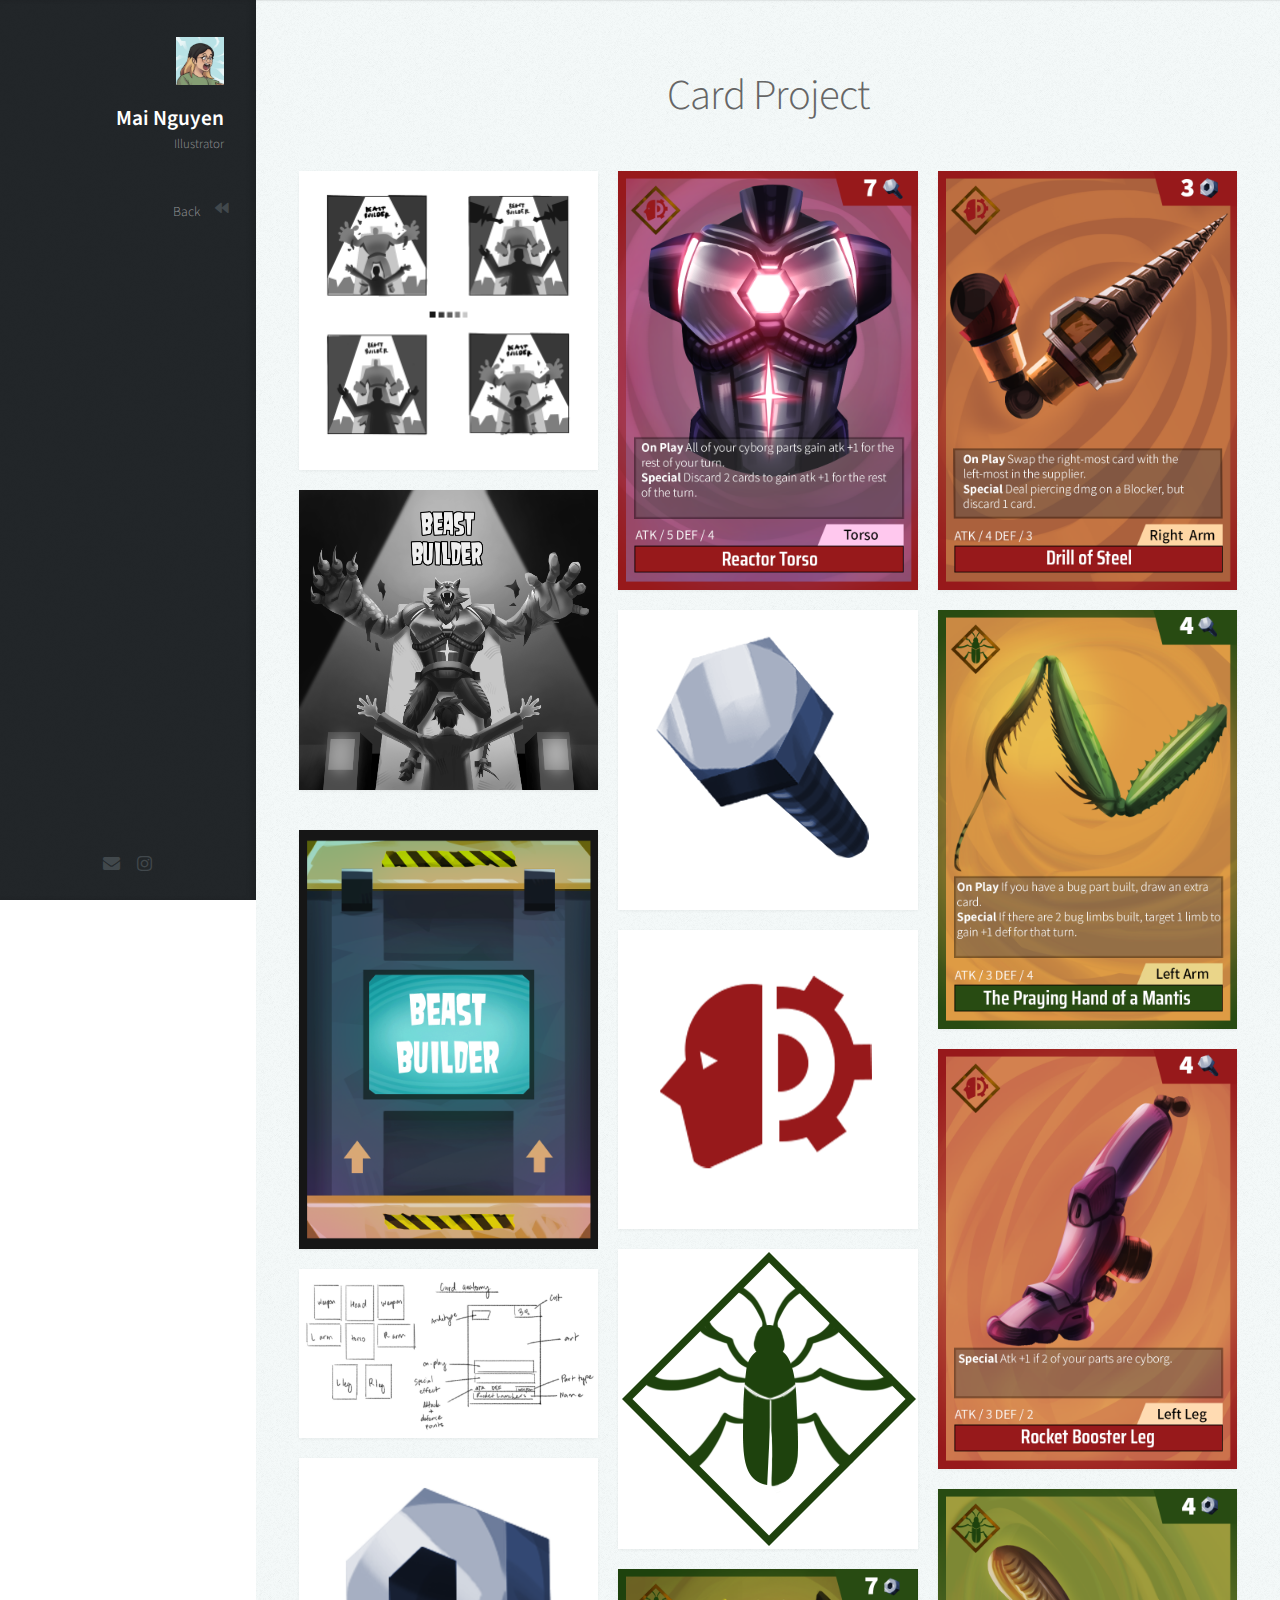
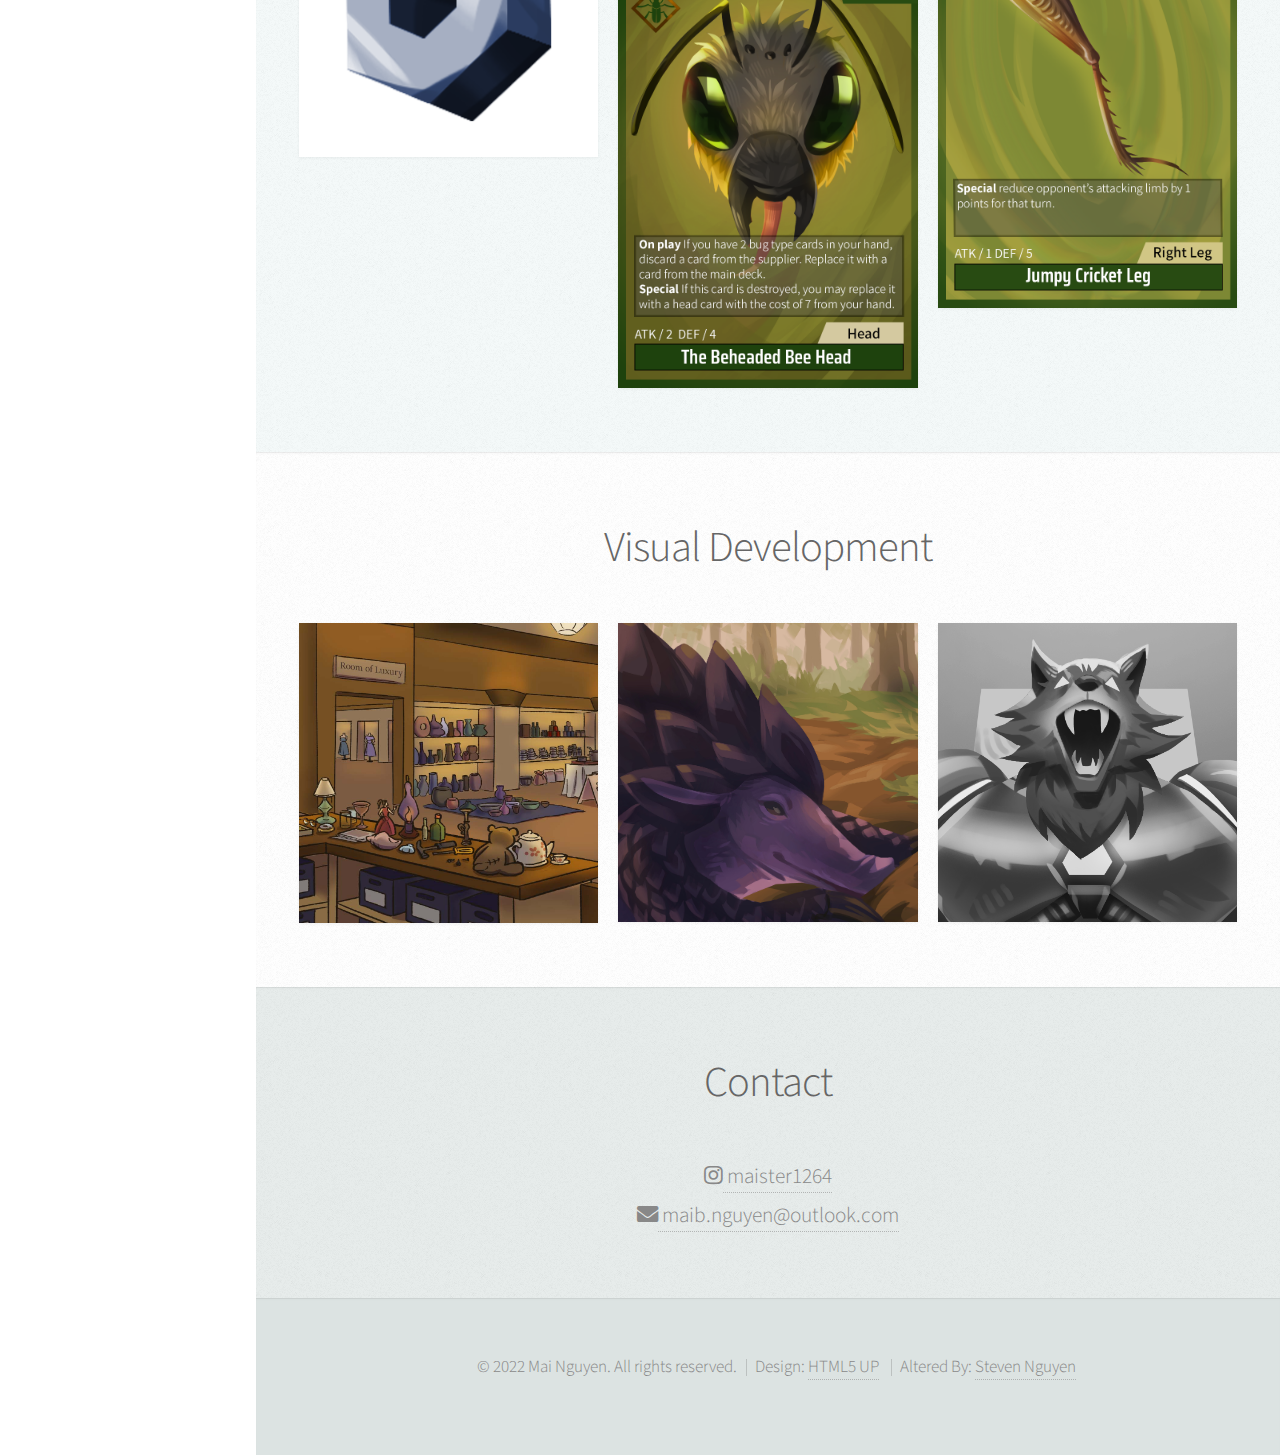
==== cards.html @ d087202e "initial push" ====
<!DOCTYPE HTML>
<!--
	Prologue by HTML5 UP
	html5up.net | @ajlkn
	Free for personal and commercial use under the CCA 3.0 license (html5up.net/license)
-->
<html>
	<head>
		<title>Mai Nguyen</title>
		<meta charset="utf-8" />
		<meta name="viewport" content="width=device-width, initial-scale=1, user-scalable=no" />
		<link rel="stylesheet" href="assets/css/main.css" />
		<link rel="stylesheet" href="assets/css/lightbox.css" />
		<link rel="icon" href="images\avatar.jpg">
	</head>
	<body class="is-preload">

		<!-- Header -->
			<div id="header">

				<div class="top">

					<!-- Logo -->
						<div id="logo">
							<span class="image avatar48"><img src="images/avatar.jpg" alt="" /></span>
							<h1 id="title">Mai Nguyen</h1>
							<p>Illustrator</p>
						</div>

					<!-- Nav -->
						<nav id="nav">
							<ul>
								<li><a href="index.html" id="top-link"><span class="icon solid fa-backward">Back</span></a></li>
							</ul>
						</nav>

				</div>

				<div class="bottom">

					<!-- Social Icons -->
						<ul class="icons">
							<li><a href="mailto: maib.nguyen@outlook.com" class="icon solid fa-envelope"><span class="label">Email</span></a></li>
							<li><a href="https://www.instagram.com/maister1264/" class="icon brands fa-instagram"><span class="label">Instagram</span></a></li>
						</ul>

				</div>

			</div>

		<!-- Main -->
			<div id="main">

				<!-- Card Project -->
					<section id="portfolio" class="two">
						<div class="container">

							<header>
								<h2>Card Project</h2>
							</header>

							<div class="row">
								<div class="col-4 col-12-mobile">
									<article class="item">
										<a href="#" class="image fit"><img id="myImg" src="images\VisDev\Cards\pic1.jpg" onclick="openModal();currentSlide(1)" alt="" /></a>
									</article>
									<article class="item">
										<a href="#" class="image fit"><img src="images\VisDev\Cards\pic2.jpg" onclick="openModal();currentSlide(2)" alt="" /></a>
									</article>
									<article class="item">
										<a href="#" class="image fit"><img src="images\VisDev\Cards\pic3.jpg" onclick="openModal();currentSlide(3)" alt="" /></a>
									</article>
									<article class="item">
										<a href="#" class="image fit"><img src="images\VisDev\Cards\pic4.jpg" onclick="openModal();currentSlide(4)" alt="" /></a>
									</article>
									<article class="item">
										<a href="#" class="image fit"><img src="images\VisDev\Cards\pic5.jpg" onclick="openModal();currentSlide(5)" alt="" /></a>
									</article>
									<article class="item">
										<a href="#" class="image fit"><img src="images\VisDev\Cards\pic6.jpg" onclick="openModal();currentSlide(6)" alt="" /></a>
									</article>
								</div>

								<div class="col-4 col-12-mobile">
									<article class="item">
										<a href="#" class="image fit"><img src="images\VisDev\Cards\pic11.jpg" onclick="openModal();currentSlide(11)" alt="" /></a>
									</article>
									<article class="item">
										<a href="#" class="image fit"><img src="images\VisDev\Cards\pic7.jpg" onclick="openModal();currentSlide(7)" alt="" /></a>
									</article>
									<article class="item">
										<a href="#" class="image fit"><img src="images\VisDev\Cards\pic8.jpg" onclick="openModal();currentSlide(8)" alt="" /></a>
									</article>
									<article class="item">
										<a href="#" class="image fit"><img src="images\VisDev\Cards\pic9.jpg" onclick="openModal();currentSlide(9)" alt="" /></a>
									</article>
									<article class="item">
										<a href="#" class="image fit"><img src="images\VisDev\Cards\pic10.jpg" onclick="openModal();currentSlide(10)" alt="" /></a>
									</article>
								</div>
								<div class="col-4 col-12-mobile">

									<article class="item">
										<a href="#" class="image fit"><img src="images\VisDev\Cards\pic12.jpg" onclick="openModal();currentSlide(12)" alt="" /></a>
									</article>
									<article class="item">
										<a href="#" class="image fit"><img src="images\VisDev\Cards\pic13.jpg" onclick="openModal();currentSlide(13)" alt="" /></a>
									</article>
									<article class="item">
										<a href="#" class="image fit"><img src="images\VisDev\Cards\pic14.jpg" onclick="openModal();currentSlide(14)" alt="" /></a>
									</article>
									<article class="item">
										<a href="#" class="image fit"><img src="images\VisDev\Cards\pic15.jpg" onclick="openModal();currentSlide(15)" alt="" /></a>
									</article>
								</div>
							</div>
						</div>
					</section>

					<!--Lightbox-->
					<div id="myModal" class="modal">
						<span class="close cursor" onclick="closeModal()">&times;</span>
						<div class="modal-content">
					  
						  <div class="mySlides">
							<div class="numbertext">1 / 15</div>
							<img src="images\VisDev\Cards\pic1.jpg" style="width:100%">
						  </div>

						  <div class="mySlides">
							<div class="numbertext">2 / 15</div>
							<img src="images\VisDev\Cards\pic2.jpg" style="width:100%">
						  </div>
					  
						  <div class="mySlides">
							<div class="numbertext">3 / 15</div>
							<img src="images\VisDev\Cards\pic3.jpg" style="width:100%">
						  </div>
					  
						  <div class="mySlides">
							<div class="numbertext">4 / 15</div>
							<img src="images\VisDev\Cards\pic4.jpg" style="width:100%">
						  </div>
						  					
						  <div class="mySlides">
							<div class="numbertext">5 / 15</div>
							<img src="images\VisDev\Cards\pic5.jpg" style="width:100%">
						  </div>

						  <div class="mySlides">
							<div class="numbertext">6 / 15</div>
							<img src="images\VisDev\Cards\pic6.jpg" style="width:100%">
						  </div>
					  
						  <div class="mySlides">
							<div class="numbertext">7 / 15</div>
							<img src="images\VisDev\Cards\pic7.jpg" style="width:100%">
						  </div>
					  
						  <div class="mySlides">
							<div class="numbertext">8 / 15</div>
							<img src="images\VisDev\Cards\pic8.jpg" style="width:100%">
						  </div>

						  <div class="mySlides">
							<div class="numbertext">9 / 15</div>
							<img src="images\VisDev\Cards\pic9.jpg" style="width:100%">
						  </div>

						  <div class="mySlides">
							<div class="numbertext">10 / 15</div>
							<img src="images\VisDev\Cards\pic10.jpg" style="width:100%">
						  </div>
					  
						  <div class="mySlides">
							<div class="numbertext">11 / 15</div>
							<img src="images\VisDev\Cards\pic11.jpg" style="width:100%">
						  </div>
					  
						  <div class="mySlides">
							<div class="numbertext">12 / 15</div>
							<img src="images\VisDev\Cards\pic12.jpg" style="width:100%">
						  </div>
						  					
						  <div class="mySlides">
							<div class="numbertext">13 / 15</div>
							<img src="images\VisDev\Cards\pic13.jpg" style="width:100%">
						  </div>

						  <div class="mySlides">
							<div class="numbertext">14 / 15</div>
							<img src="images\VisDev\Cards\pic14.jpg" style="width:100%">
						  </div>
					  
						  <div class="mySlides">
							<div class="numbertext">15 / 15</div>
							<img src="images\VisDev\Cards\pic15.jpg" style="width:100%">
						  </div>
					  

						  <a class="prev" onclick="plusSlides(-1)">&#10094;</a>
						  <a class="next" onclick="plusSlides(1)">&#10095;</a>
					  
						</div>
					</div>

					<section id="visdev" class="five">
						<div class="container">

							<header>
								<h2>Visual Development</h2>
							</header>

							<div class="row">
								<div class="col-4 col-12-mobile">
									<article class="item">
										<a href="layout.html" class="image fit"><img src="images\Floating market thumbnail.jpg" alt="" /></a>
									</article>
								</div>
								<div class="col-4 col-12-mobile">
									<article class="item">
										<a href="prax.html" class="image fit"><img src="images\White Bark Pangolin Thumbnail.jpg" alt="" /></a>
									</article>
								</div>
								<div class="col-4 col-12-mobile">
									<article class="item">
										<a href="cards.html" class="image fit"><img src="images\Beast Builder Thumbnail.png" alt="" /></a>
									</article>
								</div>
							</div>
						</div>
					</section>

				<!-- Contact -->
					<section id="contact" class="four">
						<div class="container">

							<header>
								<h2>Contact</h2>
							</header>
							<div class="d-flex justify-content-center">
								<i class="icon brands fa-instagram"></i><a href="https://www.instagram.com/maister1264/"> maister1264 </a>
							</div>
							<div class="d-flex justify-content-center">
								<i class="icon solid fa-envelope"></i><a href="mailto: maib.nguyen@outlook.com"> maib.nguyen@outlook.com</a>
							</div>

						</div>
					</section>

			</div>

		<!-- Footer -->
			<div id="footer">

				<!-- Copyright -->
					<ul class="copyright">
						<li>&copy; 2022 Mai Nguyen. All rights reserved.</li><li>Design: <a href="http://html5up.net">HTML5 UP</a></li>
						<li>Altered By: <a href="https://www.linkedin.com/in/steven-nguyen-a5564b223/">Steven Nguyen</a>
					</ul>

			</div>

		<!-- Scripts -->
			<script src="assets/js/jquery.min.js"></script>
			<script src="assets/js/jquery.scrolly.min.js"></script>
			<script src="assets/js/jquery.scrollex.min.js"></script>
			<script src="assets/js/browser.min.js"></script>
			<script src="assets/js/breakpoints.min.js"></script>
			<script src="assets/js/util.js"></script>
			<script src="assets/js/main.js"></script>
			<script>
				// Open the Modal
				function openModal() {
				  document.getElementById("myModal").style.display = "block";
				}
				
				// Close the Modal
				function closeModal() {
				  document.getElementById("myModal").style.display = "none";
				}
				
				var slideIndex = 1;
				showSlides(slideIndex);
				
				// Next/previous controls
				function plusSlides(n) {
				  showSlides(slideIndex += n);
				}
				
				// Thumbnail image controls
				function currentSlide(n) {
				  showSlides(slideIndex = n);
				}
				
				function showSlides(n) {
				  var i;
				  var slides = document.getElementsByClassName("mySlides");
				  var dots = document.getElementsByClassName("demo");
				  var captionText = document.getElementById("caption");
				  if (n > slides.length) {slideIndex = 1}
				  if (n < 1) {slideIndex = slides.length}
				  for (i = 0; i < slides.length; i++) {
					slides[i].style.display = "none";
				  }
				  for (i = 0; i < dots.length; i++) {
					dots[i].className = dots[i].className.replace(" active", "");
				  }
				  slides[slideIndex-1].style.display = "block";
				}
				</script>

	</body>
</html>
---- assets/css/main.css ----
@import url("fontawesome-all.min.css");
@import url("https://fonts.googleapis.com/css?family=Source+Sans+Pro:300,300italic,400,600");

/*
	Prologue by HTML5 UP
	html5up.net | @ajlkn
	Free for personal and commercial use under the CCA 3.0 license (html5up.net/license)
*/

html, body, div, span, applet, object,
iframe, h1, h2, h3, h4, h5, h6, p, blockquote,
pre, a, abbr, acronym, address, big, cite,
code, del, dfn, em, img, ins, kbd, q, s, samp,
small, strike, strong, sub, sup, tt, var, b,
u, i, center, dl, dt, dd, ol, ul, li, fieldset,
form, label, legend, table, caption, tbody,
tfoot, thead, tr, th, td, article, aside,
canvas, details, embed, figure, figcaption,
footer, header, hgroup, menu, nav, output, ruby,
section, summary, time, mark, audio, video {
	margin: 0;
	padding: 0;
	border: 0;
	font-size: 100%;
	font: inherit;
	vertical-align: baseline;}

article, aside, details, figcaption, figure,
footer, header, hgroup, menu, nav, section {
	display: block;}

body {
	line-height: 1;
}

ol, ul {
	list-style: none;
}

blockquote, q {
	quotes: none;
}

	blockquote:before, blockquote:after, q:before, q:after {
		content: '';
		content: none;
	}

table {
	border-collapse: collapse;
	border-spacing: 0;
}

body {
	-webkit-text-size-adjust: none;
}

mark {
	background-color: transparent;
	color: inherit;
}

input::-moz-focus-inner {
	border: 0;
	padding: 0;
}

input, select, textarea {
	-moz-appearance: none;
	-webkit-appearance: none;
	-ms-appearance: none;
	appearance: none;
}

/* Basic */

	html {
		box-sizing: border-box;
	}

	*, *:before, *:after {
		box-sizing: inherit;
	}

	body {
		background: #fff;
		font-family: 'Source Sans Pro', sans-serif;
		font-size: 19pt;
		font-weight: 300;
		line-height: 1.75em;
		color: #888;
	}

		body.is-preload *, body.is-preload *:before, body.is-preload *:after {
			-moz-animation: none !important;
			-webkit-animation: none !important;
			-ms-animation: none !important;
			animation: none !important;
			-moz-transition: none !important;
			-webkit-transition: none !important;
			-ms-transition: none !important;
			transition: none !important;
		}

	input, textarea, select {
		font-family: 'Source Sans Pro', sans-serif;
		font-size: 19pt;
		font-weight: 300;
		line-height: 1.75em;
		color: #888;
	}

	h1, h2, h3, h4, h5, h6 {
		font-weight: 300;
		color: #666;
		line-height: 1.5em;
	}

	h1 a, h2 a, h3 a, h4 a, h5 a, h6 a {
		color: inherit;
		text-decoration: none;
	}

		h1 a strong, h2 a strong, h3 a strong, h4 a strong, h5 a strong, h6 a strong {
			color: #333;
		}

	h2 {
		font-size: 2em;
		letter-spacing: -1px;
	}

		h2.alt {
			color: #888;
		}

			h2.alt strong {
				color: #666;
			}

	h3 {
		font-size: 1.5em;
	}

	header {
		margin: 0 0 2em 0;
	}

		header > p {
			margin: 1em 0 0 0;
		}

	footer {
		margin: 2em 0 0 0;
	}

	strong, b {
		font-weight: 300;
		color: #666;
	}

	em, i {
		font-style: italic;
	}

	a {
		text-decoration: none;
		color: inherit;
		border-bottom: dotted 1px rgba(128, 128, 128, 0.5);
		-moz-transition: color 0.35s ease-in-out, border-bottom-color 0.35s ease-in-out;
		-webkit-transition: color 0.35s ease-in-out, border-bottom-color 0.35s ease-in-out;
		-ms-transition: color 0.35s ease-in-out, border-bottom-color 0.35s ease-in-out;
		transition: color 0.35s ease-in-out, border-bottom-color 0.35s ease-in-out;
		outline: 0;
	}

		a:hover {
			color: #E27689;
			border-bottom-color: rgba(255, 255, 255, 0);
		}

	sub {
		position: relative;
		top: 0.5em;
		font-size: 0.8em;
	}

	sup {
		position: relative;
		top: -0.5em;
		font-size: 0.8em;
	}

	hr {
		border: 0;
		border-top: solid 1px #ddd;
	}

	blockquote {
		border-left: solid 0.5em #ddd;
		padding: 1em 0 1em 2em;
		font-style: italic;
	}

	p, ul, ol, dl, table {
		margin-bottom: 2em;
	}

	br.clear {
		clear: both;
	}

/* Container */

	.container {
		margin: 0 auto;
		max-width: 100%;
		width: 1400px;
	}

		@media screen and (min-width: 961px) and (max-width: 1880px) {

			.container {
				width: 1200px;
			}

		}

		@media screen and (min-width: 961px) and (max-width: 1620px) {

			.container {
				width: 960px;
			}

		}

		@media screen and (min-width: 961px) and (max-width: 1320px) {

			.container {
				width: 100%;
			}

		}

		@media screen and (max-width: 960px) {

			.container {
				width: 100%;
			}

		}

		@media screen and (max-width: 736px) {

			.container {
				width: 100%;
			}

		}

/* Row */

	.row {
		display: flex;
		flex-wrap: wrap;
		box-sizing: border-box;
		align-items: stretch;
	}

		.row > * {
			box-sizing: border-box;
		}

		.row.gtr-uniform > * > :last-child {
			margin-bottom: 0;
		}

		.row.aln-left {
			justify-content: flex-start;
		}

		.row.aln-center {
			justify-content: center;
		}

		.row.aln-right {
			justify-content: flex-end;
		}

		.row.aln-top {
			align-items: flex-start;
		}

		.row.aln-middle {
			align-items: center;
		}

		.row.aln-bottom {
			align-items: flex-end;
		}

		.row > .imp {
			order: -1;
		}

		.row > .col-1 {
			width: 8.33333%;
		}

		.row > .off-1 {
			margin-left: 8.33333%;
		}

		.row > .col-2 {
			width: 16.66667%;
		}

		.row > .off-2 {
			margin-left: 16.66667%;
		}

		.row > .col-3 {
			width: 25%;
		}

		.row > .off-3 {
			margin-left: 25%;
		}

		.row > .col-4 {
			width: 33.33333%;
		}

		.row > .off-4 {
			margin-left: 33.33333%;
		}

		.row > .col-5 {
			width: 41.66667%;
		}

		.row > .off-5 {
			margin-left: 41.66667%;
		}

		.row > .col-6 {
			width: 50%;
		}

		.row > .off-6 {
			margin-left: 50%;
		}

		.row > .col-7 {
			width: 58.33333%;
		}

		.row > .off-7 {
			margin-left: 58.33333%;
		}

		.row > .col-8 {
			width: 66.66667%;
		}

		.row > .off-8 {
			margin-left: 66.66667%;
		}

		.row > .col-9 {
			width: 75%;
		}

		.row > .off-9 {
			margin-left: 75%;
		}

		.row > .col-10 {
			width: 83.33333%;
		}

		.row > .off-10 {
			margin-left: 83.33333%;
		}

		.row > .col-11 {
			width: 91.66667%;
		}

		.row > .off-11 {
			margin-left: 91.66667%;
		}

		.row > .col-12 {
			width: 100%;
		}

		.row > .off-12 {
			margin-left: 100%;
		}

		.row.gtr-0 {
			margin-top: 0px;
			margin-left: 0px;
		}

			.row.gtr-0 > * {
				padding: 0px 0 0 0px;
			}

			.row.gtr-0.gtr-uniform {
				margin-top: 0px;
			}

				.row.gtr-0.gtr-uniform > * {
					padding-top: 0px;
				}

		.row.gtr-25 {
			margin-top: -10px;
			margin-left: -10px;
		}

			.row.gtr-25 > * {
				padding: 10px 0 0 10px;
			}

			.row.gtr-25.gtr-uniform {
				margin-top: -10px;
			}

				.row.gtr-25.gtr-uniform > * {
					padding-top: 10px;
				}

		.row.gtr-50 {
			margin-top: -20px;
			margin-left: -20px;
		}

			.row.gtr-50 > * {
				padding: 20px 0 0 20px;
			}

			.row.gtr-50.gtr-uniform {
				margin-top: -20px;
			}

				.row.gtr-50.gtr-uniform > * {
					padding-top: 20px;
				}

		.row {
			margin-top: -40px;
			margin-left: -40px;
		}

			.row > * {
				padding: 40px 0 0 40px;
			}

			.row.gtr-uniform {
				margin-top: -40px;
			}

				.row.gtr-uniform > * {
					padding-top: 40px;
				}

		.row.gtr-150 {
			margin-top: -60px;
			margin-left: -60px;
		}

			.row.gtr-150 > * {
				padding: 60px 0 0 60px;
			}

			.row.gtr-150.gtr-uniform {
				margin-top: -60px;
			}

				.row.gtr-150.gtr-uniform > * {
					padding-top: 60px;
				}

		.row.gtr-200 {
			margin-top: -80px;
			margin-left: -80px;
		}

			.row.gtr-200 > * {
				padding: 80px 0 0 80px;
			}

			.row.gtr-200.gtr-uniform {
				margin-top: -80px;
			}

				.row.gtr-200.gtr-uniform > * {
					padding-top: 80px;
				}

		@media screen and (min-width: 961px) and (max-width: 1880px) {

			.row {
				display: flex;
				flex-wrap: wrap;
				box-sizing: border-box;
				align-items: stretch;
			}

				.row > * {
					box-sizing: border-box;
				}

				.row.gtr-uniform > * > :last-child {
					margin-bottom: 0;
				}

				.row.aln-left {
					justify-content: flex-start;
				}

				.row.aln-center {
					justify-content: center;
				}

				.row.aln-right {
					justify-content: flex-end;
				}

				.row.aln-top {
					align-items: flex-start;
				}

				.row.aln-middle {
					align-items: center;
				}

				.row.aln-bottom {
					align-items: flex-end;
				}

				.row > .imp-wide {
					order: -1;
				}

				.row > .col-1-wide {
					width: 8.33333%;
				}

				.row > .off-1-wide {
					margin-left: 8.33333%;
				}

				.row > .col-2-wide {
					width: 16.66667%;
				}

				.row > .off-2-wide {
					margin-left: 16.66667%;
				}

				.row > .col-3-wide {
					width: 25%;
				}

				.row > .off-3-wide {
					margin-left: 25%;
				}

				.row > .col-4-wide {
					width: 33.33333%;
				}

				.row > .off-4-wide {
					margin-left: 33.33333%;
				}

				.row > .col-5-wide {
					width: 41.66667%;
				}

				.row > .off-5-wide {
					margin-left: 41.66667%;
				}

				.row > .col-6-wide {
					width: 50%;
				}

				.row > .off-6-wide {
					margin-left: 50%;
				}

				.row > .col-7-wide {
					width: 58.33333%;
				}

				.row > .off-7-wide {
					margin-left: 58.33333%;
				}

				.row > .col-8-wide {
					width: 66.66667%;
				}

				.row > .off-8-wide {
					margin-left: 66.66667%;
				}

				.row > .col-9-wide {
					width: 75%;
				}

				.row > .off-9-wide {
					margin-left: 75%;
				}

				.row > .col-10-wide {
					width: 83.33333%;
				}

				.row > .off-10-wide {
					margin-left: 83.33333%;
				}

				.row > .col-11-wide {
					width: 91.66667%;
				}

				.row > .off-11-wide {
					margin-left: 91.66667%;
				}

				.row > .col-12-wide {
					width: 100%;
				}

				.row > .off-12-wide {
					margin-left: 100%;
				}

				.row.gtr-0 {
					margin-top: 0px;
					margin-left: 0px;
				}

					.row.gtr-0 > * {
						padding: 0px 0 0 0px;
					}

					.row.gtr-0.gtr-uniform {
						margin-top: 0px;
					}

						.row.gtr-0.gtr-uniform > * {
							padding-top: 0px;
						}

				.row.gtr-25 {
					margin-top: -10px;
					margin-left: -10px;
				}

					.row.gtr-25 > * {
						padding: 10px 0 0 10px;
					}

					.row.gtr-25.gtr-uniform {
						margin-top: -10px;
					}

						.row.gtr-25.gtr-uniform > * {
							padding-top: 10px;
						}

				.row.gtr-50 {
					margin-top: -20px;
					margin-left: -20px;
				}

					.row.gtr-50 > * {
						padding: 20px 0 0 20px;
					}

					.row.gtr-50.gtr-uniform {
						margin-top: -20px;
					}

						.row.gtr-50.gtr-uniform > * {
							padding-top: 20px;
						}

				.row {
					margin-top: -40px;
					margin-left: -40px;
				}

					.row > * {
						padding: 40px 0 0 40px;
					}

					.row.gtr-uniform {
						margin-top: -40px;
					}

						.row.gtr-uniform > * {
							padding-top: 40px;
						}

				.row.gtr-150 {
					margin-top: -60px;
					margin-left: -60px;
				}

					.row.gtr-150 > * {
						padding: 60px 0 0 60px;
					}

					.row.gtr-150.gtr-uniform {
						margin-top: -60px;
					}

						.row.gtr-150.gtr-uniform > * {
							padding-top: 60px;
						}

				.row.gtr-200 {
					margin-top: -80px;
					margin-left: -80px;
				}

					.row.gtr-200 > * {
						padding: 80px 0 0 80px;
					}

					.row.gtr-200.gtr-uniform {
						margin-top: -80px;
					}

						.row.gtr-200.gtr-uniform > * {
							padding-top: 80px;
						}

		}

		@media screen and (min-width: 961px) and (max-width: 1620px) {

			.row {
				display: flex;
				flex-wrap: wrap;
				box-sizing: border-box;
				align-items: stretch;
			}

				.row > * {
					box-sizing: border-box;
				}

				.row.gtr-uniform > * > :last-child {
					margin-bottom: 0;
				}

				.row.aln-left {
					justify-content: flex-start;
				}

				.row.aln-center {
					justify-content: center;
				}

				.row.aln-right {
					justify-content: flex-end;
				}

				.row.aln-top {
					align-items: flex-start;
				}

				.row.aln-middle {
					align-items: center;
				}

				.row.aln-bottom {
					align-items: flex-end;
				}

				.row > .imp-normal {
					order: -1;
				}

				.row > .col-1-normal {
					width: 8.33333%;
				}

				.row > .off-1-normal {
					margin-left: 8.33333%;
				}

				.row > .col-2-normal {
					width: 16.66667%;
				}

				.row > .off-2-normal {
					margin-left: 16.66667%;
				}

				.row > .col-3-normal {
					width: 25%;
				}

				.row > .off-3-normal {
					margin-left: 25%;
				}

				.row > .col-4-normal {
					width: 33.33333%;
				}

				.row > .off-4-normal {
					margin-left: 33.33333%;
				}

				.row > .col-5-normal {
					width: 41.66667%;
				}

				.row > .off-5-normal {
					margin-left: 41.66667%;
				}

				.row > .col-6-normal {
					width: 50%;
				}

				.row > .off-6-normal {
					margin-left: 50%;
				}

				.row > .col-7-normal {
					width: 58.33333%;
				}

				.row > .off-7-normal {
					margin-left: 58.33333%;
				}

				.row > .col-8-normal {
					width: 66.66667%;
				}

				.row > .off-8-normal {
					margin-left: 66.66667%;
				}

				.row > .col-9-normal {
					width: 75%;
				}

				.row > .off-9-normal {
					margin-left: 75%;
				}

				.row > .col-10-normal {
					width: 83.33333%;
				}

				.row > .off-10-normal {
					margin-left: 83.33333%;
				}

				.row > .col-11-normal {
					width: 91.66667%;
				}

				.row > .off-11-normal {
					margin-left: 91.66667%;
				}

				.row > .col-12-normal {
					width: 100%;
				}

				.row > .off-12-normal {
					margin-left: 100%;
				}

				.row.gtr-0 {
					margin-top: 0px;
					margin-left: 0px;
				}

					.row.gtr-0 > * {
						padding: 0px 0 0 0px;
					}

					.row.gtr-0.gtr-uniform {
						margin-top: 0px;
					}

						.row.gtr-0.gtr-uniform > * {
							padding-top: 0px;
						}

				.row.gtr-25 {
					margin-top: -10px;
					margin-left: -10px;
				}

					.row.gtr-25 > * {
						padding: 10px 0 0 10px;
					}

					.row.gtr-25.gtr-uniform {
						margin-top: -10px;
					}

						.row.gtr-25.gtr-uniform > * {
							padding-top: 10px;
						}

				.row.gtr-50 {
					margin-top: -20px;
					margin-left: -20px;
				}

					.row.gtr-50 > * {
						padding: 20px 0 0 20px;
					}

					.row.gtr-50.gtr-uniform {
						margin-top: -20px;
					}

						.row.gtr-50.gtr-uniform > * {
							padding-top: 20px;
						}

				.row {
					margin-top: -40px;
					margin-left: -40px;
				}

					.row > * {
						padding: 40px 0 0 40px;
					}

					.row.gtr-uniform {
						margin-top: -40px;
					}

						.row.gtr-uniform > * {
							padding-top: 40px;
						}

				.row.gtr-150 {
					margin-top: -60px;
					margin-left: -60px;
				}

					.row.gtr-150 > * {
						padding: 60px 0 0 60px;
					}

					.row.gtr-150.gtr-uniform {
						margin-top: -60px;
					}

						.row.gtr-150.gtr-uniform > * {
							padding-top: 60px;
						}

				.row.gtr-200 {
					margin-top: -80px;
					margin-left: -80px;
				}

					.row.gtr-200 > * {
						padding: 80px 0 0 80px;
					}

					.row.gtr-200.gtr-uniform {
						margin-top: -80px;
					}

						.row.gtr-200.gtr-uniform > * {
							padding-top: 80px;
						}

		}

		@media screen and (min-width: 961px) and (max-width: 1320px) {

			.row {
				display: flex;
				flex-wrap: wrap;
				box-sizing: border-box;
				align-items: stretch;
			}

				.row > * {
					box-sizing: border-box;
				}

				.row.gtr-uniform > * > :last-child {
					margin-bottom: 0;
				}

				.row.aln-left {
					justify-content: flex-start;
				}

				.row.aln-center {
					justify-content: center;
				}

				.row.aln-right {
					justify-content: flex-end;
				}

				.row.aln-top {
					align-items: flex-start;
				}

				.row.aln-middle {
					align-items: center;
				}

				.row.aln-bottom {
					align-items: flex-end;
				}

				.row > .imp-narrow {
					order: -1;
				}

				.row > .col-1-narrow {
					width: 8.33333%;
				}

				.row > .off-1-narrow {
					margin-left: 8.33333%;
				}

				.row > .col-2-narrow {
					width: 16.66667%;
				}

				.row > .off-2-narrow {
					margin-left: 16.66667%;
				}

				.row > .col-3-narrow {
					width: 25%;
				}

				.row > .off-3-narrow {
					margin-left: 25%;
				}

				.row > .col-4-narrow {
					width: 33.33333%;
				}

				.row > .off-4-narrow {
					margin-left: 33.33333%;
				}

				.row > .col-5-narrow {
					width: 41.66667%;
				}

				.row > .off-5-narrow {
					margin-left: 41.66667%;
				}

				.row > .col-6-narrow {
					width: 50%;
				}

				.row > .off-6-narrow {
					margin-left: 50%;
				}

				.row > .col-7-narrow {
					width: 58.33333%;
				}

				.row > .off-7-narrow {
					margin-left: 58.33333%;
				}

				.row > .col-8-narrow {
					width: 66.66667%;
				}

				.row > .off-8-narrow {
					margin-left: 66.66667%;
				}

				.row > .col-9-narrow {
					width: 75%;
				}

				.row > .off-9-narrow {
					margin-left: 75%;
				}

				.row > .col-10-narrow {
					width: 83.33333%;
				}

				.row > .off-10-narrow {
					margin-left: 83.33333%;
				}

				.row > .col-11-narrow {
					width: 91.66667%;
				}

				.row > .off-11-narrow {
					margin-left: 91.66667%;
				}

				.row > .col-12-narrow {
					width: 100%;
				}

				.row > .off-12-narrow {
					margin-left: 100%;
				}

				.row.gtr-0 {
					margin-top: 0px;
					margin-left: 0px;
				}

					.row.gtr-0 > * {
						padding: 0px 0 0 0px;
					}

					.row.gtr-0.gtr-uniform {
						margin-top: 0px;
					}

						.row.gtr-0.gtr-uniform > * {
							padding-top: 0px;
						}

				.row.gtr-25 {
					margin-top: -5px;
					margin-left: -5px;
				}

					.row.gtr-25 > * {
						padding: 5px 0 0 5px;
					}

					.row.gtr-25.gtr-uniform {
						margin-top: -5px;
					}

						.row.gtr-25.gtr-uniform > * {
							padding-top: 5px;
						}

				.row.gtr-50 {
					margin-top: -10px;
					margin-left: -10px;
				}

					.row.gtr-50 > * {
						padding: 10px 0 0 10px;
					}

					.row.gtr-50.gtr-uniform {
						margin-top: -10px;
					}

						.row.gtr-50.gtr-uniform > * {
							padding-top: 10px;
						}

				.row {
					margin-top: -20px;
					margin-left: -20px;
				}

					.row > * {
						padding: 20px 0 0 20px;
					}

					.row.gtr-uniform {
						margin-top: -20px;
					}

						.row.gtr-uniform > * {
							padding-top: 20px;
						}

				.row.gtr-150 {
					margin-top: -30px;
					margin-left: -30px;
				}

					.row.gtr-150 > * {
						padding: 30px 0 0 30px;
					}

					.row.gtr-150.gtr-uniform {
						margin-top: -30px;
					}

						.row.gtr-150.gtr-uniform > * {
							padding-top: 30px;
						}

				.row.gtr-200 {
					margin-top: -40px;
					margin-left: -40px;
				}

					.row.gtr-200 > * {
						padding: 40px 0 0 40px;
					}

					.row.gtr-200.gtr-uniform {
						margin-top: -40px;
					}

						.row.gtr-200.gtr-uniform > * {
							padding-top: 40px;
						}

		}

		@media screen and (max-width: 960px) {

			.row {
				display: flex;
				flex-wrap: wrap;
				box-sizing: border-box;
				align-items: stretch;
			}

				.row > * {
					box-sizing: border-box;
				}

				.row.gtr-uniform > * > :last-child {
					margin-bottom: 0;
				}

				.row.aln-left {
					justify-content: flex-start;
				}

				.row.aln-center {
					justify-content: center;
				}

				.row.aln-right {
					justify-content: flex-end;
				}

				.row.aln-top {
					align-items: flex-start;
				}

				.row.aln-middle {
					align-items: center;
				}

				.row.aln-bottom {
					align-items: flex-end;
				}

				.row > .imp-narrower {
					order: -1;
				}

				.row > .col-1-narrower {
					width: 8.33333%;
				}

				.row > .off-1-narrower {
					margin-left: 8.33333%;
				}

				.row > .col-2-narrower {
					width: 16.66667%;
				}

				.row > .off-2-narrower {
					margin-left: 16.66667%;
				}

				.row > .col-3-narrower {
					width: 25%;
				}

				.row > .off-3-narrower {
					margin-left: 25%;
				}

				.row > .col-4-narrower {
					width: 33.33333%;
				}

				.row > .off-4-narrower {
					margin-left: 33.33333%;
				}

				.row > .col-5-narrower {
					width: 41.66667%;
				}

				.row > .off-5-narrower {
					margin-left: 41.66667%;
				}

				.row > .col-6-narrower {
					width: 50%;
				}

				.row > .off-6-narrower {
					margin-left: 50%;
				}

				.row > .col-7-narrower {
					width: 58.33333%;
				}

				.row > .off-7-narrower {
					margin-left: 58.33333%;
				}

				.row > .col-8-narrower {
					width: 66.66667%;
				}

				.row > .off-8-narrower {
					margin-left: 66.66667%;
				}

				.row > .col-9-narrower {
					width: 75%;
				}

				.row > .off-9-narrower {
					margin-left: 75%;
				}

				.row > .col-10-narrower {
					width: 83.33333%;
				}

				.row > .off-10-narrower {
					margin-left: 83.33333%;
				}

				.row > .col-11-narrower {
					width: 91.66667%;
				}

				.row > .off-11-narrower {
					margin-left: 91.66667%;
				}

				.row > .col-12-narrower {
					width: 100%;
				}

				.row > .off-12-narrower {
					margin-left: 100%;
				}

				.row.gtr-0 {
					margin-top: 0px;
					margin-left: 0px;
				}

					.row.gtr-0 > * {
						padding: 0px 0 0 0px;
					}

					.row.gtr-0.gtr-uniform {
						margin-top: 0px;
					}

						.row.gtr-0.gtr-uniform > * {
							padding-top: 0px;
						}

				.row.gtr-25 {
					margin-top: -5px;
					margin-left: -5px;
				}

					.row.gtr-25 > * {
						padding: 5px 0 0 5px;
					}

					.row.gtr-25.gtr-uniform {
						margin-top: -5px;
					}

						.row.gtr-25.gtr-uniform > * {
							padding-top: 5px;
						}

				.row.gtr-50 {
					margin-top: -10px;
					margin-left: -10px;
				}

					.row.gtr-50 > * {
						padding: 10px 0 0 10px;
					}

					.row.gtr-50.gtr-uniform {
						margin-top: -10px;
					}

						.row.gtr-50.gtr-uniform > * {
							padding-top: 10px;
						}

				.row {
					margin-top: -20px;
					margin-left: -20px;
				}

					.row > * {
						padding: 20px 0 0 20px;
					}

					.row.gtr-uniform {
						margin-top: -20px;
					}

						.row.gtr-uniform > * {
							padding-top: 20px;
						}

				.row.gtr-150 {
					margin-top: -30px;
					margin-left: -30px;
				}

					.row.gtr-150 > * {
						padding: 30px 0 0 30px;
					}

					.row.gtr-150.gtr-uniform {
						margin-top: -30px;
					}

						.row.gtr-150.gtr-uniform > * {
							padding-top: 30px;
						}

				.row.gtr-200 {
					margin-top: -40px;
					margin-left: -40px;
				}

					.row.gtr-200 > * {
						padding: 40px 0 0 40px;
					}

					.row.gtr-200.gtr-uniform {
						margin-top: -40px;
					}

						.row.gtr-200.gtr-uniform > * {
							padding-top: 40px;
						}

		}

		@media screen and (max-width: 736px) {

			.row {
				display: flex;
				flex-wrap: wrap;
				box-sizing: border-box;
				align-items: stretch;
			}

				.row > * {
					box-sizing: border-box;
				}

				.row.gtr-uniform > * > :last-child {
					margin-bottom: 0;
				}

				.row.aln-left {
					justify-content: flex-start;
				}

				.row.aln-center {
					justify-content: center;
				}

				.row.aln-right {
					justify-content: flex-end;
				}

				.row.aln-top {
					align-items: flex-start;
				}

				.row.aln-middle {
					align-items: center;
				}

				.row.aln-bottom {
					align-items: flex-end;
				}

				.row > .imp-mobile {
					order: -1;
				}

				.row > .col-1-mobile {
					width: 8.33333%;
				}

				.row > .off-1-mobile {
					margin-left: 8.33333%;
				}

				.row > .col-2-mobile {
					width: 16.66667%;
				}

				.row > .off-2-mobile {
					margin-left: 16.66667%;
				}

				.row > .col-3-mobile {
					width: 25%;
				}

				.row > .off-3-mobile {
					margin-left: 25%;
				}

				.row > .col-4-mobile {
					width: 33.33333%;
				}

				.row > .off-4-mobile {
					margin-left: 33.33333%;
				}

				.row > .col-5-mobile {
					width: 41.66667%;
				}

				.row > .off-5-mobile {
					margin-left: 41.66667%;
				}

				.row > .col-6-mobile {
					width: 50%;
				}

				.row > .off-6-mobile {
					margin-left: 50%;
				}

				.row > .col-7-mobile {
					width: 58.33333%;
				}

				.row > .off-7-mobile {
					margin-left: 58.33333%;
				}

				.row > .col-8-mobile {
					width: 66.66667%;
				}

				.row > .off-8-mobile {
					margin-left: 66.66667%;
				}

				.row > .col-9-mobile {
					width: 75%;
				}

				.row > .off-9-mobile {
					margin-left: 75%;
				}

				.row > .col-10-mobile {
					width: 83.33333%;
				}

				.row > .off-10-mobile {
					margin-left: 83.33333%;
				}

				.row > .col-11-mobile {
					width: 91.66667%;
				}

				.row > .off-11-mobile {
					margin-left: 91.66667%;
				}

				.row > .col-12-mobile {
					width: 100%;
				}

				.row > .off-12-mobile {
					margin-left: 100%;
				}

				.row.gtr-0 {
					margin-top: 0px;
					margin-left: 0px;
				}

					.row.gtr-0 > * {
						padding: 0px 0 0 0px;
					}

					.row.gtr-0.gtr-uniform {
						margin-top: 0px;
					}

						.row.gtr-0.gtr-uniform > * {
							padding-top: 0px;
						}

				.row.gtr-25 {
					margin-top: -5px;
					margin-left: -5px;
				}

					.row.gtr-25 > * {
						padding: 5px 0 0 5px;
					}

					.row.gtr-25.gtr-uniform {
						margin-top: -5px;
					}

						.row.gtr-25.gtr-uniform > * {
							padding-top: 5px;
						}

				.row.gtr-50 {
					margin-top: -10px;
					margin-left: -10px;
				}

					.row.gtr-50 > * {
						padding: 10px 0 0 10px;
					}

					.row.gtr-50.gtr-uniform {
						margin-top: -10px;
					}

						.row.gtr-50.gtr-uniform > * {
							padding-top: 10px;
						}

				.row {
					margin-top: -20px;
					margin-left: -20px;
				}

					.row > * {
						padding: 20px 0 0 20px;
					}

					.row.gtr-uniform {
						margin-top: -20px;
					}

						.row.gtr-uniform > * {
							padding-top: 20px;
						}

				.row.gtr-150 {
					margin-top: -30px;
					margin-left: -30px;
				}

					.row.gtr-150 > * {
						padding: 30px 0 0 30px;
					}

					.row.gtr-150.gtr-uniform {
						margin-top: -30px;
					}

						.row.gtr-150.gtr-uniform > * {
							padding-top: 30px;
						}

				.row.gtr-200 {
					margin-top: -40px;
					margin-left: -40px;
				}

					.row.gtr-200 > * {
						padding: 40px 0 0 40px;
					}

					.row.gtr-200.gtr-uniform {
						margin-top: -40px;
					}

						.row.gtr-200.gtr-uniform > * {
							padding-top: 40px;
						}

		}

/* Sections/Article */

	section, article {
		margin-bottom: 3em;
	}

		section > :last-child,
		section > .container, section:last-child, article > :last-child,
		article > .container, article:last-child {
			margin-bottom: 0;
		}

		.row > section, .row > article {
			margin-bottom: 0;
		}

/* Image */

	.image {
		display: inline-block;
		border: 0;
	}
		.image:hover {
			box-shadow: 0 4px 8px 0 rgba(0, 0, 0, 0.2), 0 6px 20px 0 rgba(0, 0, 0, 0.19);
		}

		.image img {
			display: block;
			width: 100%;
		}

		.image.avatar48 {
			width: 48px;
			height: 48px;
			background: #f00;
		}

			.image.avatar48 img {
				width: 48px;
				height: 48px;
			}

		.image.fit {
			display: block;
			width: 100%;
		}

		.image.featured {
			display: block;
			width: 100%;
			margin: 0 0 2em 0;
		}

		.image.left {
			float: left;
			margin: 0 2em 2em 0;
		}

		.image.centered {
			display: block;
			margin: 0 0 2em 0;
		}

			.image.centered img {
				margin: 0 auto;
				width: auto;
			}

/* List */

	ul {
		list-style: disc;
		padding-left: 1em;
	}

		ul li {
			padding-left: 0.5em;
		}

	ol {
		list-style: decimal;
		padding-left: 1.25em;
	}

		ol li {
			padding-left: 0.25em;
		}

/* Icons */

	ul.icons {
		cursor: default;
		list-style: none;
		padding-left: 0;
	}

		ul.icons li {
			display: inline-block;
			padding-left: 0;
		}

		ul.icons a {
			display: inline-block;
			width: 2em;
			height: 2em;
			line-height: 2em;
			text-align: center;
			border: 0;
		}

/* Form */

	form label {
		display: block;
		text-align: left;
		margin-bottom: 0.5em;
	}

	form input[type="text"],
	form input[type="email"],
	form input[type="password"],
	form select,
	form textarea {
		position: relative;
		-webkit-appearance: none;
		display: block;
		border: 0;
		outline: 0;
		background: #fff;
		background: rgba(255, 255, 255, 0.75);
		width: 100%;
		border-radius: 0.35em;
		padding: 0.75em 1em 0.75em 1em;
		box-shadow: inset 0 0.1em 0.1em 0 rgba(0, 0, 0, 0.05);
		border: solid 1px rgba(0, 0, 0, 0.15);
		-moz-transition: all 0.35s ease-in-out;
		-webkit-transition: all 0.35s ease-in-out;
		-ms-transition: all 0.35s ease-in-out;
		transition: all 0.35s ease-in-out;
	}

		form input[type="text"]:focus,
		form input[type="email"]:focus,
		form input[type="password"]:focus,
		form select:focus,
		form textarea:focus {
			box-shadow: 0 0 2px 1px #8ebebc;
			background: #fff;
		}

	form input[type="text"],
	form input[type="email"],
	form input[type="password"],
	form select {
		line-height: 1.25em;
	}

	form textarea {
		min-height: 14em;
	}

	form ::-webkit-input-placeholder {
		color: #555 !important;
	}

	form :-moz-placeholder {
		color: #555 !important;
	}

	form ::-moz-placeholder {
		color: #555 !important;
	}

	form :-ms-input-placeholder {
		color: #555 !important;
	}

	form ::-moz-focus-inner {
		border: 0;
	}

/* Table */

	table {
		width: 100%;
		text-align: left;
	}

		table tbody tr:nth-child(2n+2) {
			background: #f4f4f4;
		}

		table td {
			padding: 0.5em 1em 0.5em 1em;
		}

		table th {
			text-align: left;
			padding: 0.5em 1em 0.5em 1em;
			color: #fff;
			background: #222729 url("images/overlay.png");
		}

		table thead {
			background: #444;
			color: #fff;
		}

		table tfoot {
			background: #eee;
		}

/* Button */

	input[type="button"],
	input[type="submit"],
	input[type="reset"],
	button,
	.button {
		position: relative;
		display: inline-block;
		border-radius: 0.35em;
		color: #fff !important;
		text-decoration: none;
		padding: 0.75em 2.5em 0.75em 2.5em;
		background-color: #8ebebc;
		border: 0;
		cursor: pointer;
		background-image: -moz-linear-gradient(top, rgba(0, 0, 0, 0), rgba(0, 0, 0, 0.15)), url("images/overlay.png");
		background-image: -webkit-linear-gradient(top, rgba(0, 0, 0, 0), rgba(0, 0, 0, 0.15)), url("images/overlay.png");
		background-image: -ms-linear-gradient(top, rgba(0, 0, 0, 0), rgba(0, 0, 0, 0.15)), url("images/overlay.png");
		background-image: linear-gradient(top, rgba(0, 0, 0, 0), rgba(0, 0, 0, 0.15)), url("images/overlay.png");
		-moz-transition: background-color 0.35s ease-in-out;
		-webkit-transition: background-color 0.35s ease-in-out;
		-ms-transition: background-color 0.35s ease-in-out;
		transition: background-color 0.35s ease-in-out;
	}

		input[type="button"]:hover,
		input[type="submit"]:hover,
		input[type="reset"]:hover,
		button:hover,
		.button:hover {
			background-color: #9ececc;
		}

		input[type="button"]:active,
		input[type="submit"]:active,
		input[type="reset"]:active,
		button:active,
		.button:active {
			background-color: #7eaeac;
		}

/* Item */

	.item {
		box-shadow: 0 0.05em 0.15em 0 rgba(0, 0, 0, 0.05);
		margin-bottom: 40px;
	}

		.item header {
			background: #fff;
			margin: 0;
			padding: 1em 0 1em 0;
			font-size: 0.8em;
		}

			.item header h3 {
				font-size: 1em;
			}

/* Icons */

	.icon {
		text-decoration: none;
		text-decoration: none;
	}

		.icon:before {
			-moz-osx-font-smoothing: grayscale;
			-webkit-font-smoothing: antialiased;
			display: inline-block;
			font-style: normal;
			font-variant: normal;
			text-rendering: auto;
			line-height: 1;
			text-transform: none !important;
			font-family: 'Font Awesome 5 Free';
			font-weight: 400;
		}

		.icon:before {
			line-height: inherit;
		}

		.icon > .label {
			display: none;
		}

		.icon.solid:before {
			font-weight: 900;
		}

		.icon.brands:before {
			font-family: 'Font Awesome 5 Brands';
		}

/* Header */

	#header {
		display: -moz-flex;
		display: -webkit-flex;
		display: -ms-flex;
		display: flex;
		-moz-flex-direction: column;
		-webkit-flex-direction: column;
		-ms-flex-direction: column;
		flex-direction: column;
		-moz-justify-content: space-between;
		-webkit-justify-content: space-between;
		-ms-justify-content: space-between;
		justify-content: space-between;
		background: #222629 url("images/overlay.png");
		box-shadow: inset -0.25em 0 0.25em 0 rgba(0, 0, 0, 0.1);
		color: #fff;
		height: 100%;
		left: 0;
		overflow-y: auto;
		position: fixed;
		text-align: right;
		top: 0;
		width: 375px;
	}

		#header .top {
			-moz-flex-grow: 1;
			-webkit-flex-grow: 1;
			-ms-flex-grow: 1;
			flex-grow: 1;
		}

		#header .bottom {
			-moz-flex-shrink: 0;
			-webkit-flex-shrink: 0;
			-ms-flex-shrink: 0;
			flex-shrink: 0;
			padding: 1.5em 0 0.75em 0;
		}

			#header .bottom > :last-child {
				margin-bottom: 0;
			}

		#header .icons {
			font-size: 0.8em;
			text-align: center;
		}

			#header .icons a {
				color: #41484c;
				-moz-transition: color 0.35s ease-in-out;
				-webkit-transition: color 0.35s ease-in-out;
				-ms-transition: color 0.35s ease-in-out;
				transition: color 0.35s ease-in-out;
			}

				#header .icons a:hover {
					color: #fff;
				}

	#logo {
		position: relative;
		margin: 1.75em 1.5em 1.5em 1.5em;
		min-height: 48px;
		cursor: default;
	}

		#logo h1 {
			position: relative;
			color: #fff;
			font-weight: 600;
			font-size: 1em;
			line-height: 1em;
		}

		#logo p {
			position: relative;
			display: block;
			font-size: 0.6em;
			color: rgba(255, 255, 255, 0.5);
			line-height: 1.25em;
			margin: 0.5em 0 0 0;
		}

		#logo .image {
			position: absolute;
			left: 0;
			top: 0;
		}

	#nav ul {
		list-style: none;
		padding-left: 0;
		margin-bottom: 0;
	}

		#nav ul li {
			padding-left: 0;
		}

			#nav ul li a {
				display: block;
				padding: 0.5em 1.5em 0.5em 1.5em;
				color: rgba(255, 255, 255, 0.5);
				text-decoration: none;
				outline: 0;
				border: 0;
				-moz-transition: none;
				-webkit-transition: none;
				-ms-transition: none;
				transition: none;
			}

				#nav ul li a span {
					position: relative;
					display: block;
					font-size: 0.8em;
				}

					#nav ul li a span:before {
						position: absolute;
						left: 0;
						color: #41484c;
						text-align: center;
						width: 1.25em;
						line-height: 1.75em;
					}

				#nav ul li a.active {
					background: rgba(0, 0, 0, 0.15);
					box-shadow: inset 0 0 0.25em 0 rgba(0, 0, 0, 0.125);
					color: #fff;
				}

					#nav ul li a.active span:before {
						color: #e27689;
					}

/* Footer */

	#footer {
		margin-left: 375px;
		text-align: center;
		background-color: #dce3e2;
		padding: 3em 0 4em 0;
		box-shadow: inset 0 1px 0 0 rgba(0, 0, 0, 0.05), inset 0 0.1em 0.1em 0 rgba(0, 0, 0, 0.025);
		font-size: 0.8em;
	}

		#footer .copyright {
			cursor: default;
			margin: 0;
		}

			#footer .copyright li {
				display: inline-block;
				line-height: 1em;
				border-left: solid 1px rgba(128, 128, 128, 0.35);
				padding: 0 0 0 0.5em;
				margin: 0 0 0 0.5em;
			}

				#footer .copyright li:first-child {
					border-left: 0;
					padding-left: 0;
					margin-left: 0;
				}

/* Main */

	#main {
		margin-left: 375px;
	}

		#main > section {
			margin: 0;
			overflow: hidden;
			padding: 4em 0;
			box-shadow: inset 0 1px 0 0 rgba(0, 0, 0, 0.05), inset 0 0.1em 0.1em 0 rgba(0, 0, 0, 0.025);
			text-align: center;
			background-image: url("images/overlay.png");
		}

			#main > section.dark {
				color: #ddd;
				color: rgba(255, 255, 255, 0.75);
			}

				#main > section.dark h2, #main > section.dark h3, #main > section.dark h4, #main > section.dark h5, #main > section.dark h6 {
					color: inherit;
				}

				#main > section.dark strong {
					color: #fff;
					border-color: inherit;
				}

				#main > section.dark a {
					color: #fff;
					border-color: inherit;
				}

					#main > section.dark a:hover {
						border-bottom-color: rgba(255, 255, 255, 0);
					}

			#main > section.cover {
				padding: 10em 0;
				background-size: cover;
				background-position: center center;
			}

			#main > section.one {
				background-color: #81918E;
				background-image: url("../../images/banner.jpg");
			}

			#main > section.two {
				background-color: #f5fafa;
			}

			#main > section.three {
				background-color: #ecf1f1;
			}

			#main > section.four {
				background-color: #e8edec;
			}

/* Wide */

	@media screen and (min-width: 961px) and (max-width: 1880px) {

		/* Basic */

			body, input, textarea, select {
				font-size: 17pt;
			}

		/* Header */

			#header {
				width: 300px;
			}

		/* Footer */

			#footer {
				margin-left: 300px;
			}

		/* Main */

			#main {
				margin-left: 300px;
			}

	}

/* Normal */

	@media screen and (min-width: 961px) and (max-width: 1620px) {

		/* Main */

			#main > section {
				padding: 3em 0;
			}

			#main section.cover {
				padding: 5em 0;
			}

	}

/* Narrow */

	@media screen and (min-width: 961px) and (max-width: 1320px) {

		/* Basic */

			body, input, textarea, select {
				font-size: 16pt;
			}

			.container {
				padding: 0 2em 0 2em;
			}

		/* Icons */

			ul.icons li a {
				width: 1.75em;
			}

		/* Item */

			.item {
				margin-bottom: 20px;
			}

		/* Header */

			#header {
				width: 20%;
			}

			#logo .image {
				position: relative;
				margin: 0 0 0.5em 0;
			}

			#nav ul li a {
				font-size: 0.8em;
				padding-top: 0.5em;
				padding-bottom: 0.5em;
			}

				#nav ul li a span {
					padding-right: 2.25em;
				}

					#nav ul li a span:before {
						left: 100%;
						margin-left: -1.25em;
						line-height: 2.25em;
					}

		/* Footer */

			#footer {
				margin-left: 20%;
			}

		/* Main */

			#main {
				margin-left: 20%;
			}

	}

/* Narrower */

	#headerToggle {
		display: none;
	}

	@media screen and (max-width: 960px) {

		/* Basic */

			html, body {
				overflow-x: hidden;
			}

			body, input, textarea, select {
				font-size: 16pt;
			}

			header br {
				display: none;
			}

			.container {
				padding: 0 2em 0 2em;
			}

		/* Item */

			.item {
				margin-bottom: 15px;
			}

		/* Icons */

			ul.icons a {
				width: 1.75em;
				font-size: 1.25em;
			}

		/* Header */

			#header {
				-moz-backface-visibility: hidden;
				-webkit-backface-visibility: hidden;
				-ms-backface-visibility: hidden;
				backface-visibility: hidden;
				-moz-transform: translateX(-275px);
				-webkit-transform: translateX(-275px);
				-ms-transform: translateX(-275px);
				transform: translateX(-275px);
				-moz-transition: -moz-transform 0.5s ease;
				-webkit-transition: -webkit-transform 0.5s ease;
				-ms-transition: -ms-transform 0.5s ease;
				transition: transform 0.5s ease;
				-webkit-overflow-scrolling: touch;
				display: block;
				height: 100%;
				left: 0;
				overflow-y: auto;
				position: fixed;
				top: 0;
				width: 275px;
				z-index: 10002;
				width: 275px;
				background: #222729 url("images/overlay.png");
				box-shadow: inset -0.25em 0 0.25em 0 rgba(0, 0, 0, 0.125);
			}

				#header .top {
					position: relative;
				}

				#header .bottom {
					border-top: solid 1px rgba(255, 255, 255, 0.05);
					box-shadow: 0 -1px 0 0 rgba(0, 0, 0, 0.15);
					padding-top: 2em;
					margin-top: 2em;
					position: relative;
				}

			#logo {
				margin: 1.5em 1.25em 1.25em 1.25em;
			}

			#nav ul li a {
				padding: 0.5em 1.25em 0.5em 1.25em;
			}

			#headerToggle {
				-moz-backface-visibility: hidden;
				-webkit-backface-visibility: hidden;
				-ms-backface-visibility: hidden;
				backface-visibility: hidden;
				-moz-transition: -moz-transform 0.5s ease;
				-webkit-transition: -webkit-transform 0.5s ease;
				-ms-transition: -ms-transform 0.5s ease;
				transition: transform 0.5s ease;
				display: block;
				height: 2.25em;
				left: 0;
				position: fixed;
				top: 0;
				width: 3.25em;
				z-index: 10001;
			}

				#headerToggle .toggle {
					text-decoration: none;
					position: absolute;
					left: 0;
					top: 0;
					width: 100%;
					height: 100%;
					outline: 0;
					border: 0;
				}

					#headerToggle .toggle:before {
						-moz-osx-font-smoothing: grayscale;
						-webkit-font-smoothing: antialiased;
						display: inline-block;
						font-style: normal;
						font-variant: normal;
						text-rendering: auto;
						line-height: 1;
						text-transform: none !important;
						font-family: 'Font Awesome 5 Free';
						font-weight: 900;
					}

					#headerToggle .toggle:before {
						text-decoration: none;
						content: '\f0c9';
						color: #fff;
						font-size: 18px;
						background: rgba(128, 136, 144, 0.5);
						border-radius: 0.35em;
						text-align: center;
						position: absolute;
						left: 0.5em;
						top: 0.5em;
						display: block;
						width: 3.25em;
						height: 2.25em;
						line-height: 2.25em;
					}

			body.header-visible #main {
				-moz-transform: translateX(275px);
				-webkit-transform: translateX(275px);
				-ms-transform: translateX(275px);
				transform: translateX(275px);
			}

			body.header-visible #headerToggle {
				-moz-transform: translateX(275px);
				-webkit-transform: translateX(275px);
				-ms-transform: translateX(275px);
				transform: translateX(275px);
			}

			body.header-visible #header {
				-moz-transform: translateX(0);
				-webkit-transform: translateX(0);
				-ms-transform: translateX(0);
				transform: translateX(0);
			}

		/* Footer */

			#footer {
				margin-left: 0;
			}

		/* Main */

			#main {
				-moz-backface-visibility: hidden;
				-webkit-backface-visibility: hidden;
				-ms-backface-visibility: hidden;
				backface-visibility: hidden;
				-moz-transition: -moz-transform 0.5s ease;
				-webkit-transition: -webkit-transform 0.5s ease;
				-ms-transition: -ms-transform 0.5s ease;
				transition: transform 0.5s ease;
				padding-bottom: 1px;
				margin-left: 0;
			}

				#main > section {
					padding: 3em 0;
				}

				#main section.cover {
					padding: 4em 0;
				}

	}

/* Mobile */

	@media screen and (max-width: 736px) {

		/* Basic */

			body, input, textarea, select {
				font-size: 14pt;
			}

			h2 {
				font-size: 1.5em;
				letter-spacing: 0;
				font-weight: 300;
			}

			.container {
				padding: 0 15px 0 15px;
			}

		/* List */

			ul.icons a {
				width: 2em;
				font-size: 1.25em;
			}

		/* Main */

			#main > section {
				padding: 2em 0;
			}

			#main section.cover {
				padding: 4em 0em;
			}

				#main section.cover header {
					padding: 0 1em;
				}

		/* Footer */

			#footer .copyright li {
				display: block;
				line-height: 1.25em;
				border: 0;
				padding: 0;
				margin: 1em 0 0 0;
			}

				#footer .copyright li:first-child {
					margin-top: 0;
				}

	}
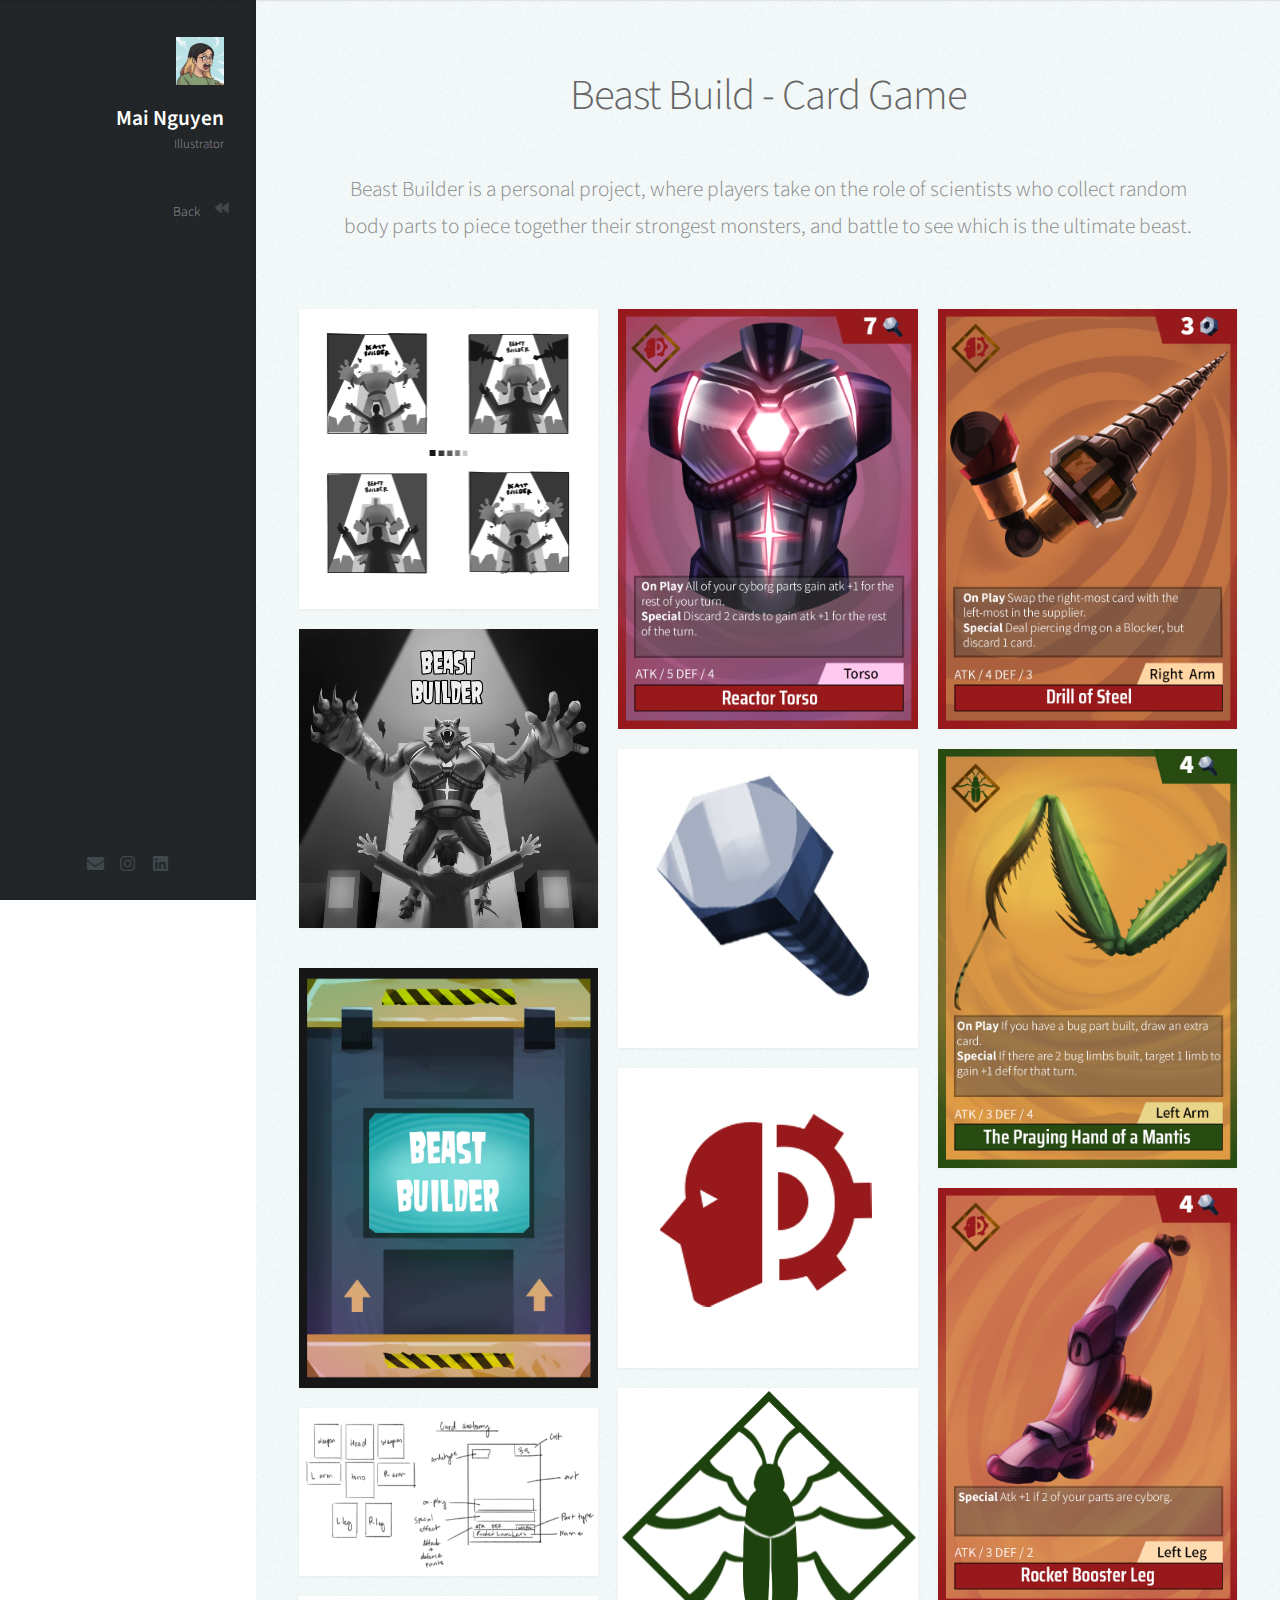
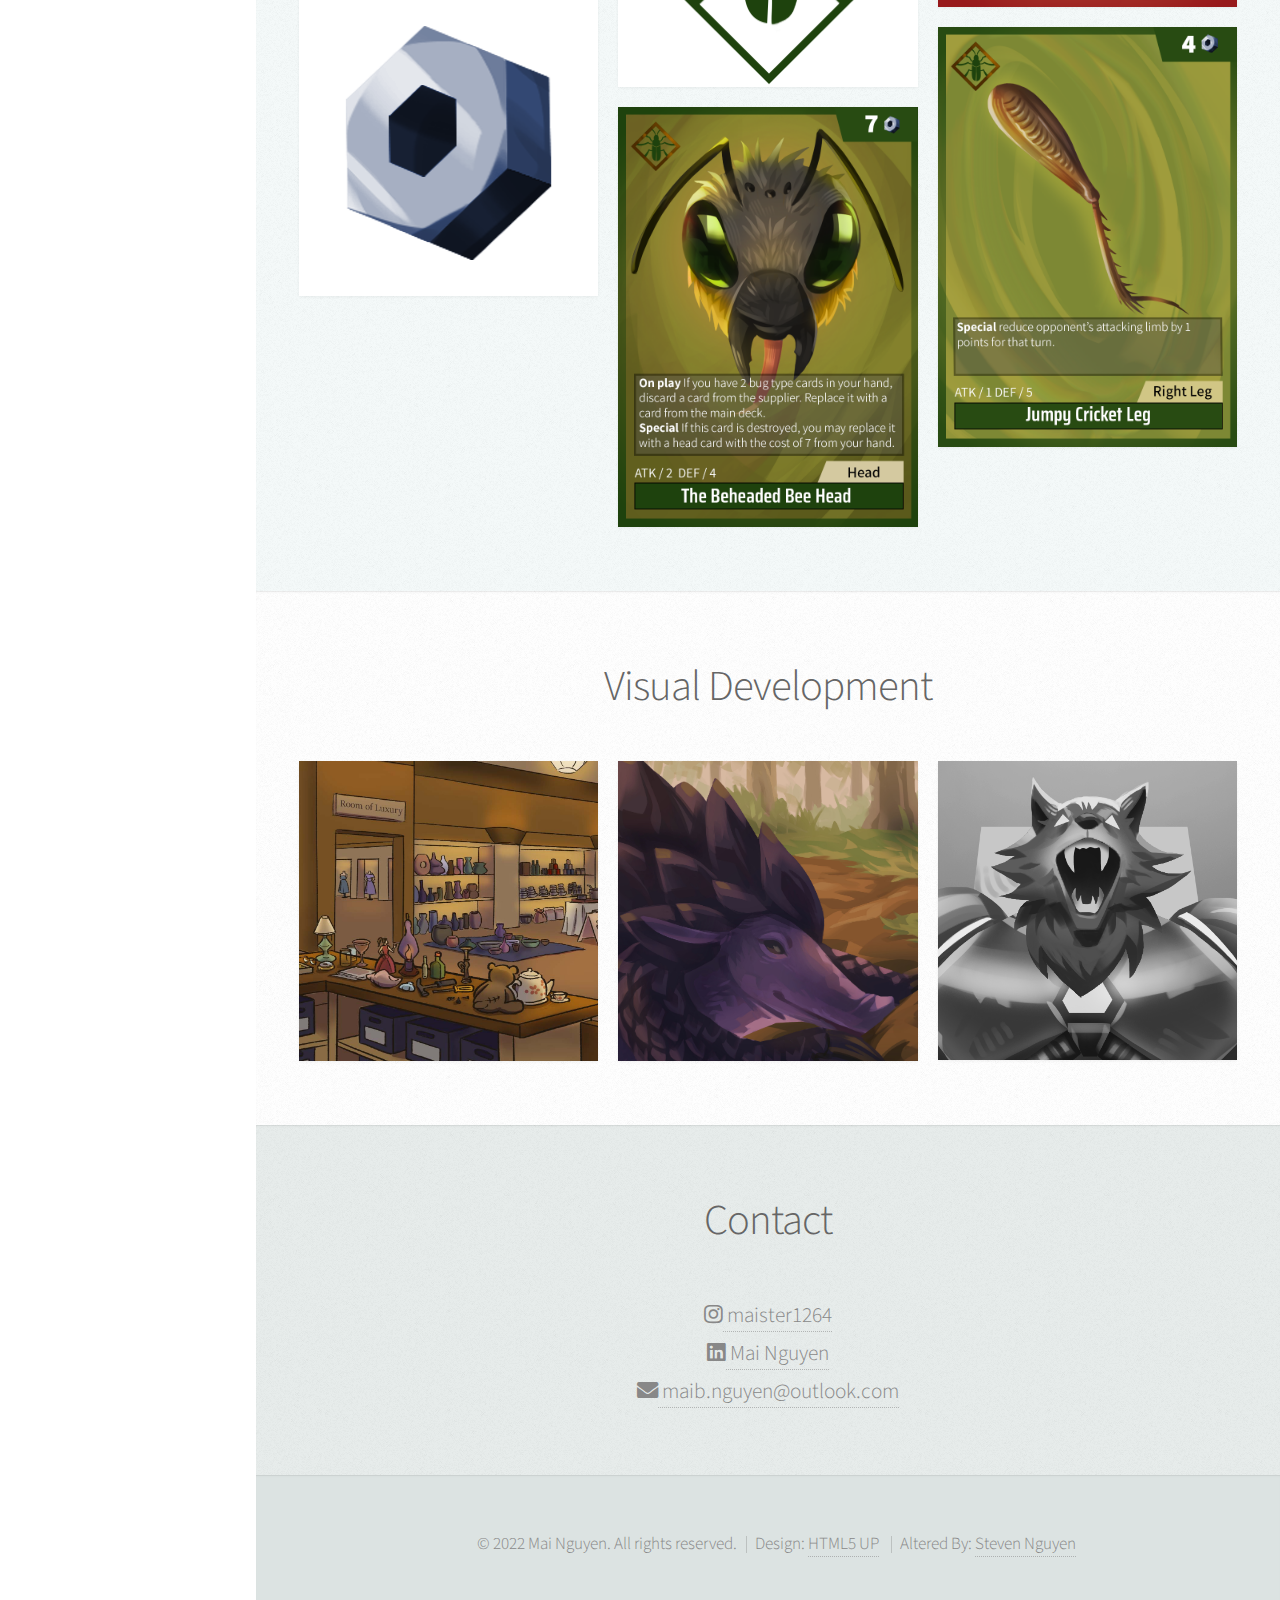
==== commit 34d8d9b9: "Update main pages" ====
--- a/cards.html
+++ b/cards.html
@@ -17,35 +17,26 @@
 
 		<!-- Header -->
 			<div id="header">
-
 				<div class="top">
-
-					<!-- Logo -->
 						<div id="logo">
 							<span class="image avatar48"><img src="images/avatar.jpg" alt="" /></span>
 							<h1 id="title">Mai Nguyen</h1>
 							<p>Illustrator</p>
 						</div>
-
-					<!-- Nav -->
 						<nav id="nav">
 							<ul>
 								<li><a href="index.html" id="top-link"><span class="icon solid fa-backward">Back</span></a></li>
 							</ul>
 						</nav>
-
 				</div>
 
 				<div class="bottom">
-
-					<!-- Social Icons -->
-						<ul class="icons">
-							<li><a href="mailto: maib.nguyen@outlook.com" class="icon solid fa-envelope"><span class="label">Email</span></a></li>
-							<li><a href="https://www.instagram.com/maister1264/" class="icon brands fa-instagram"><span class="label">Instagram</span></a></li>
-						</ul>
-
+					<ul class="icons">
+						<li><a href="mailto: maib.nguyen@outlook.com" target="_blank" class="icon solid fa-envelope"><span class="label">Email</span></a></li>
+						<li><a href="https://www.instagram.com/maister1264/" target="_blank" class="icon brands fa-instagram"><span class="label">Instagram</span></a></li>
+						<li><a href="https://www.linkedin.com/in/mai-nguyen-666937249/" target="_blank" class="icon brands fa-linkedin"><span class="label">LinkedIn</span></a></li>
+					</ul>
 				</div>
-
 			</div>
 
 		<!-- Main -->
@@ -56,8 +47,15 @@
 						<div class="container">
 
 							<header>
-								<h2>Card Project</h2>
+								<h2>Beast Build - Card Game</h2>
 							</header>
+							
+							<section id="about" class="one">
+								<div class="container">			
+									<p>Beast Builder is a personal project, where players take on the role of scientists who collect random body parts to piece together their strongest monsters, and battle to see which is the ultimate beast. 
+									</p>			
+								</div>
+							</section>
 
 							<div class="row">
 								<div class="col-4 col-12-mobile">
@@ -231,20 +229,20 @@
 						</div>
 					</section>
 
-				<!-- Contact -->
 					<section id="contact" class="four">
 						<div class="container">
-
 							<header>
 								<h2>Contact</h2>
 							</header>
 							<div class="d-flex justify-content-center">
-								<i class="icon brands fa-instagram"></i><a href="https://www.instagram.com/maister1264/"> maister1264 </a>
+								<i class="icon brands fa-instagram"></i><a href="https://www.instagram.com/maister1264/" target="_blank"> maister1264 </a>
 							</div>
 							<div class="d-flex justify-content-center">
-								<i class="icon solid fa-envelope"></i><a href="mailto: maib.nguyen@outlook.com"> maib.nguyen@outlook.com</a>
-							</div>
-
+								<i class="icon brands fa-linkedin"></i><a href="https://www.linkedin.com/in/mai-nguyen-666937249/" target="_blank"> Mai Nguyen</a>
+							</div>
+							<div class="d-flex justify-content-center">
+								<i class="icon solid fa-envelope"></i><a href="mailto: maib.nguyen@outlook.com" target="_blank"> maib.nguyen@outlook.com</a>
+							</div>
 						</div>
 					</section>
 
@@ -254,10 +252,10 @@
 			<div id="footer">
 
 				<!-- Copyright -->
-					<ul class="copyright">
-						<li>&copy; 2022 Mai Nguyen. All rights reserved.</li><li>Design: <a href="http://html5up.net">HTML5 UP</a></li>
-						<li>Altered By: <a href="https://www.linkedin.com/in/steven-nguyen-a5564b223/">Steven Nguyen</a>
-					</ul>
+				<ul class="copyright">
+					<li>&copy; 2022 Mai Nguyen. All rights reserved.</li><li>Design: <a href="http://html5up.net " target="_blank">HTML5 UP</a></li>
+					<li>Altered By: <a href="https://www.linkedin.com/in/steven-nguyen-a5564b223/" target="_blank">Steven Nguyen</a>
+				</ul>
 
 			</div>
 
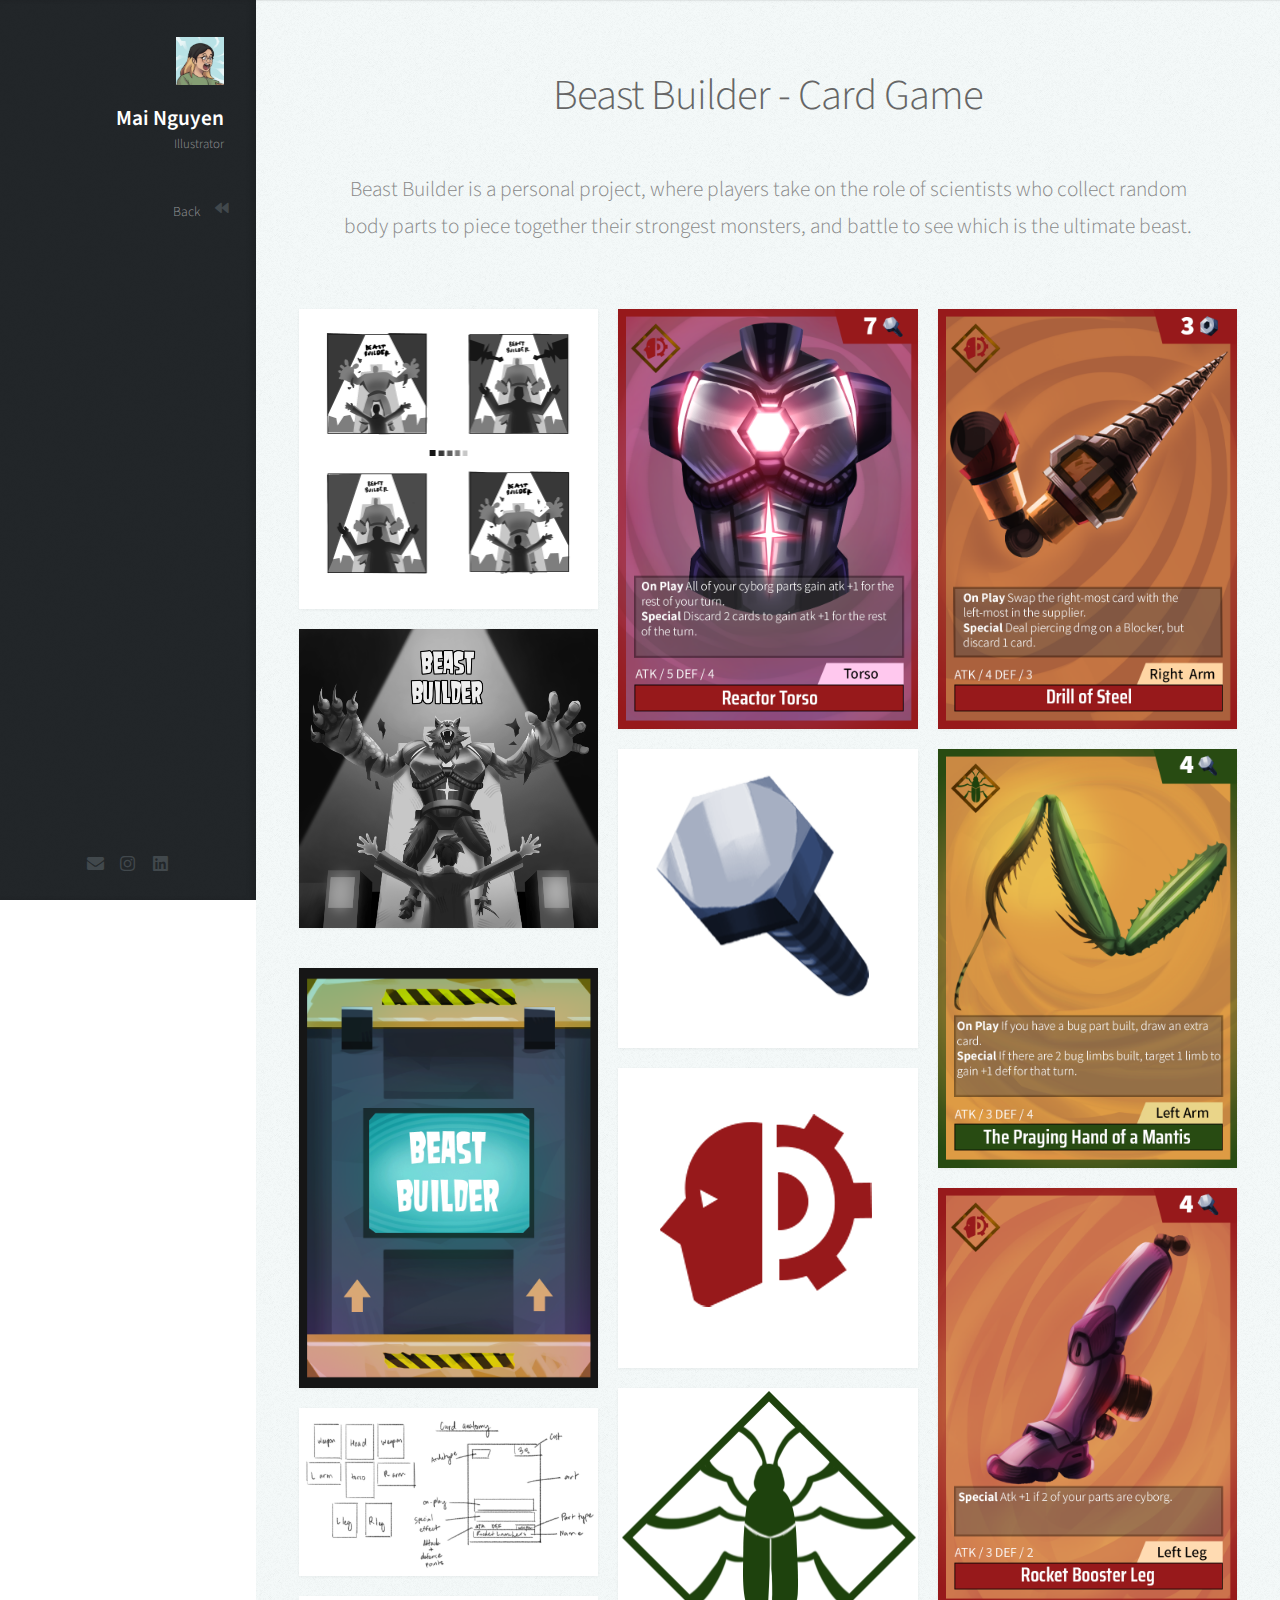
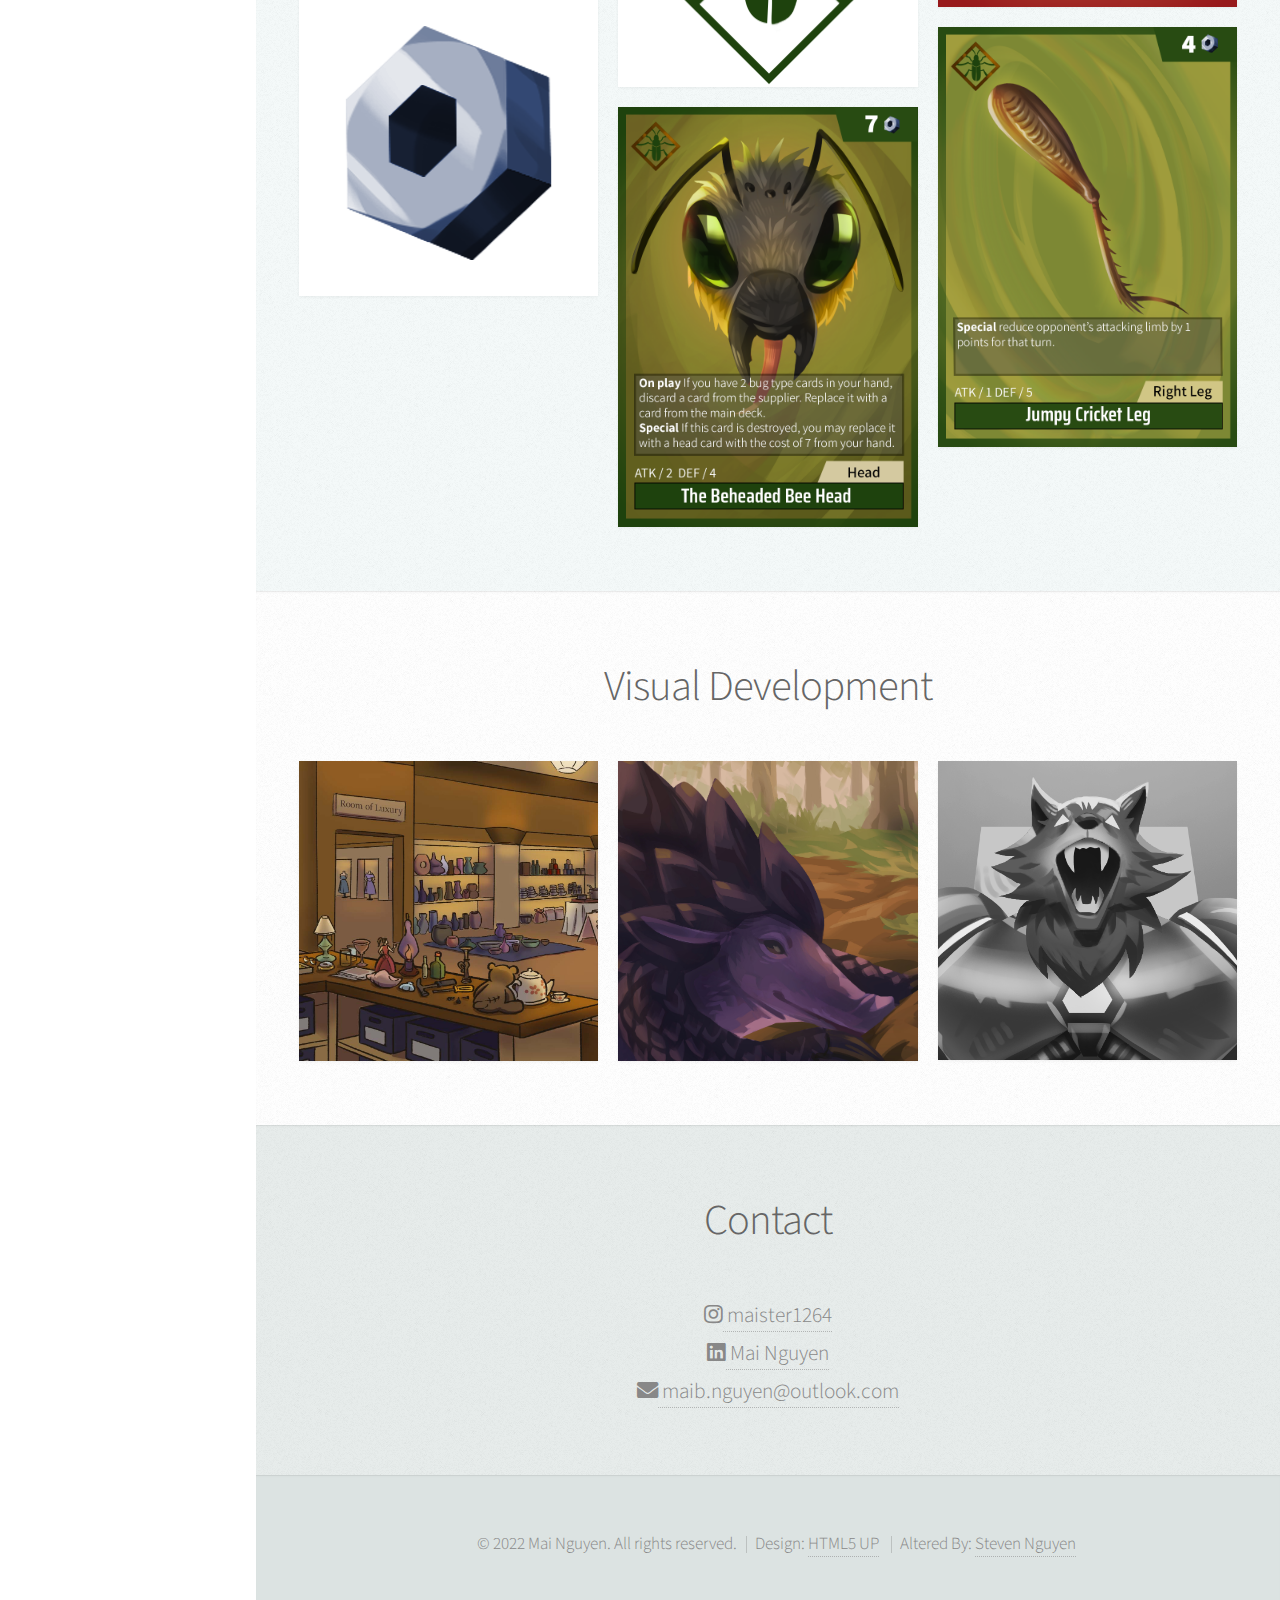
==== commit 26b44705: "Add er" ====
--- a/cards.html
+++ b/cards.html
@@ -47,7 +47,7 @@
 						<div class="container">
 
 							<header>
-								<h2>Beast Build - Card Game</h2>
+								<h2>Beast Builder - Card Game</h2>
 							</header>
 							
 							<section id="about" class="one">
@@ -309,4 +309,4 @@
 				</script>
 
 	</body>
-</html>+</html>
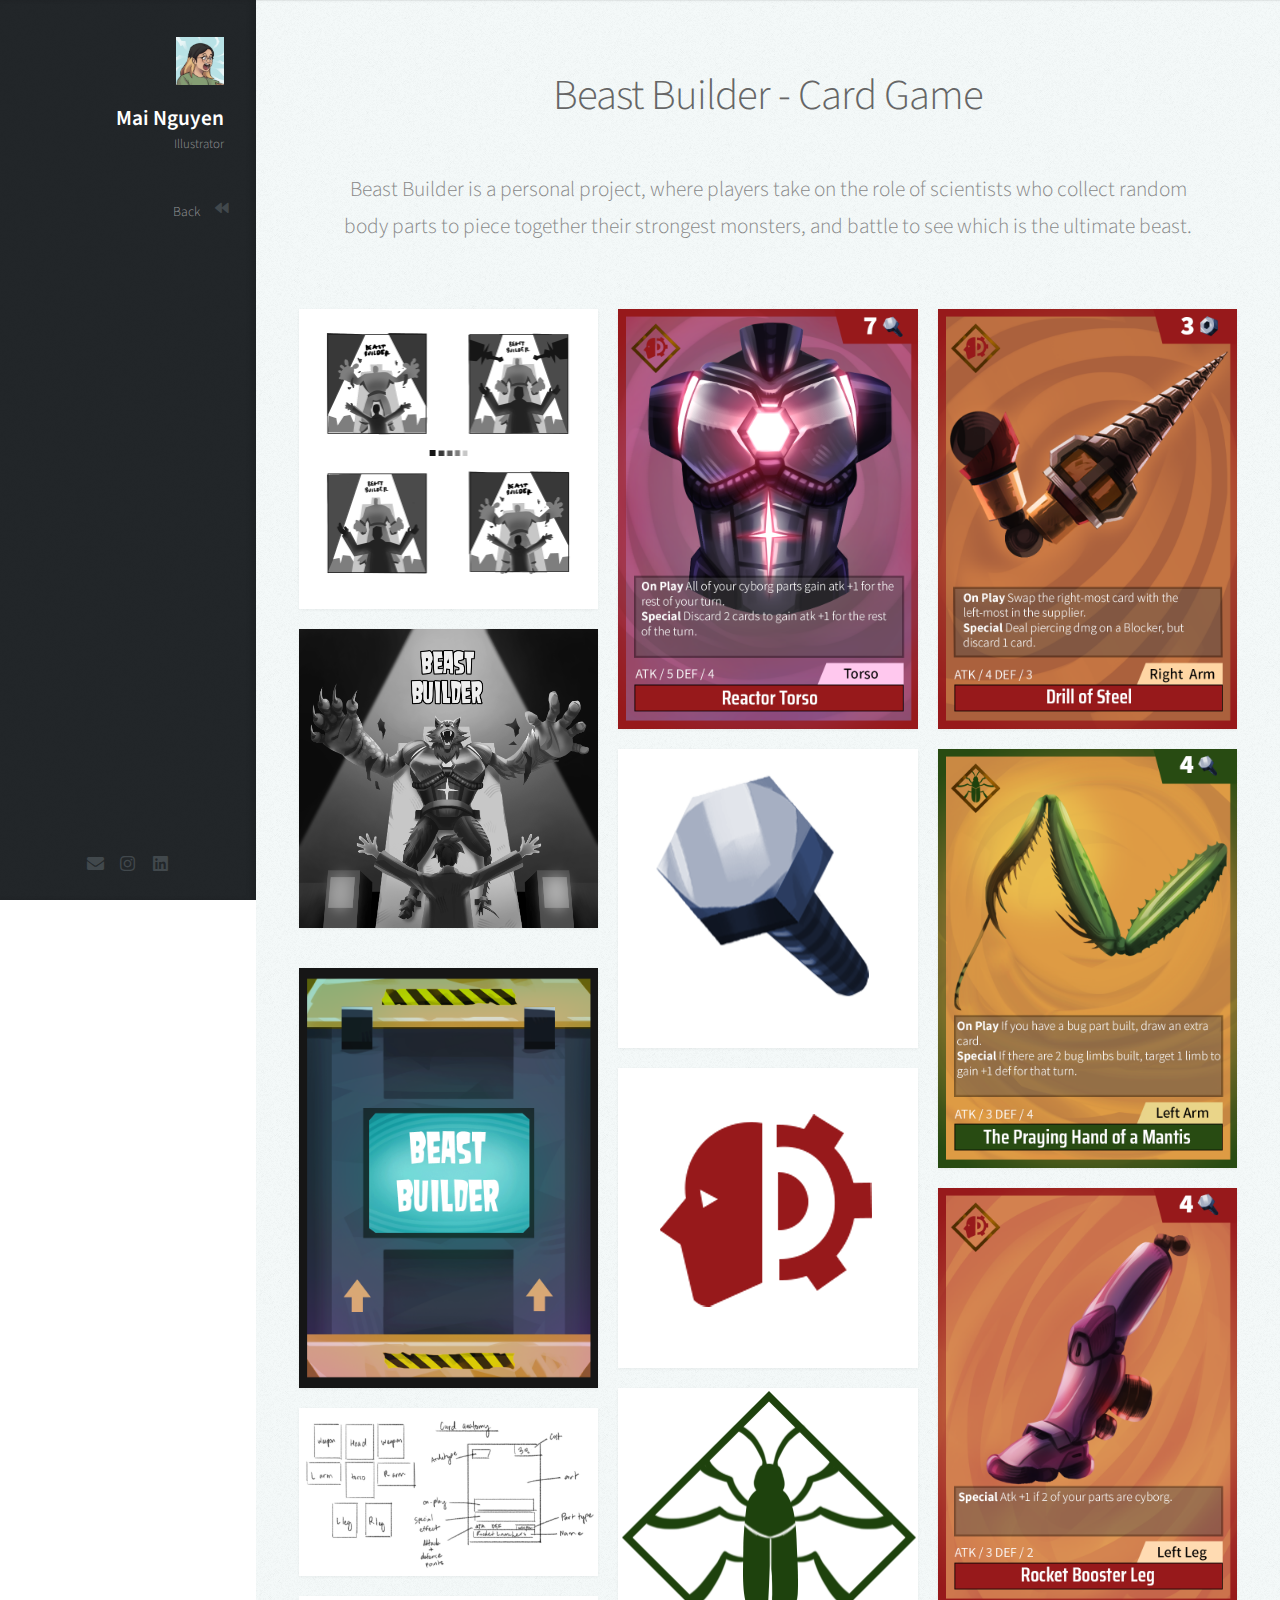
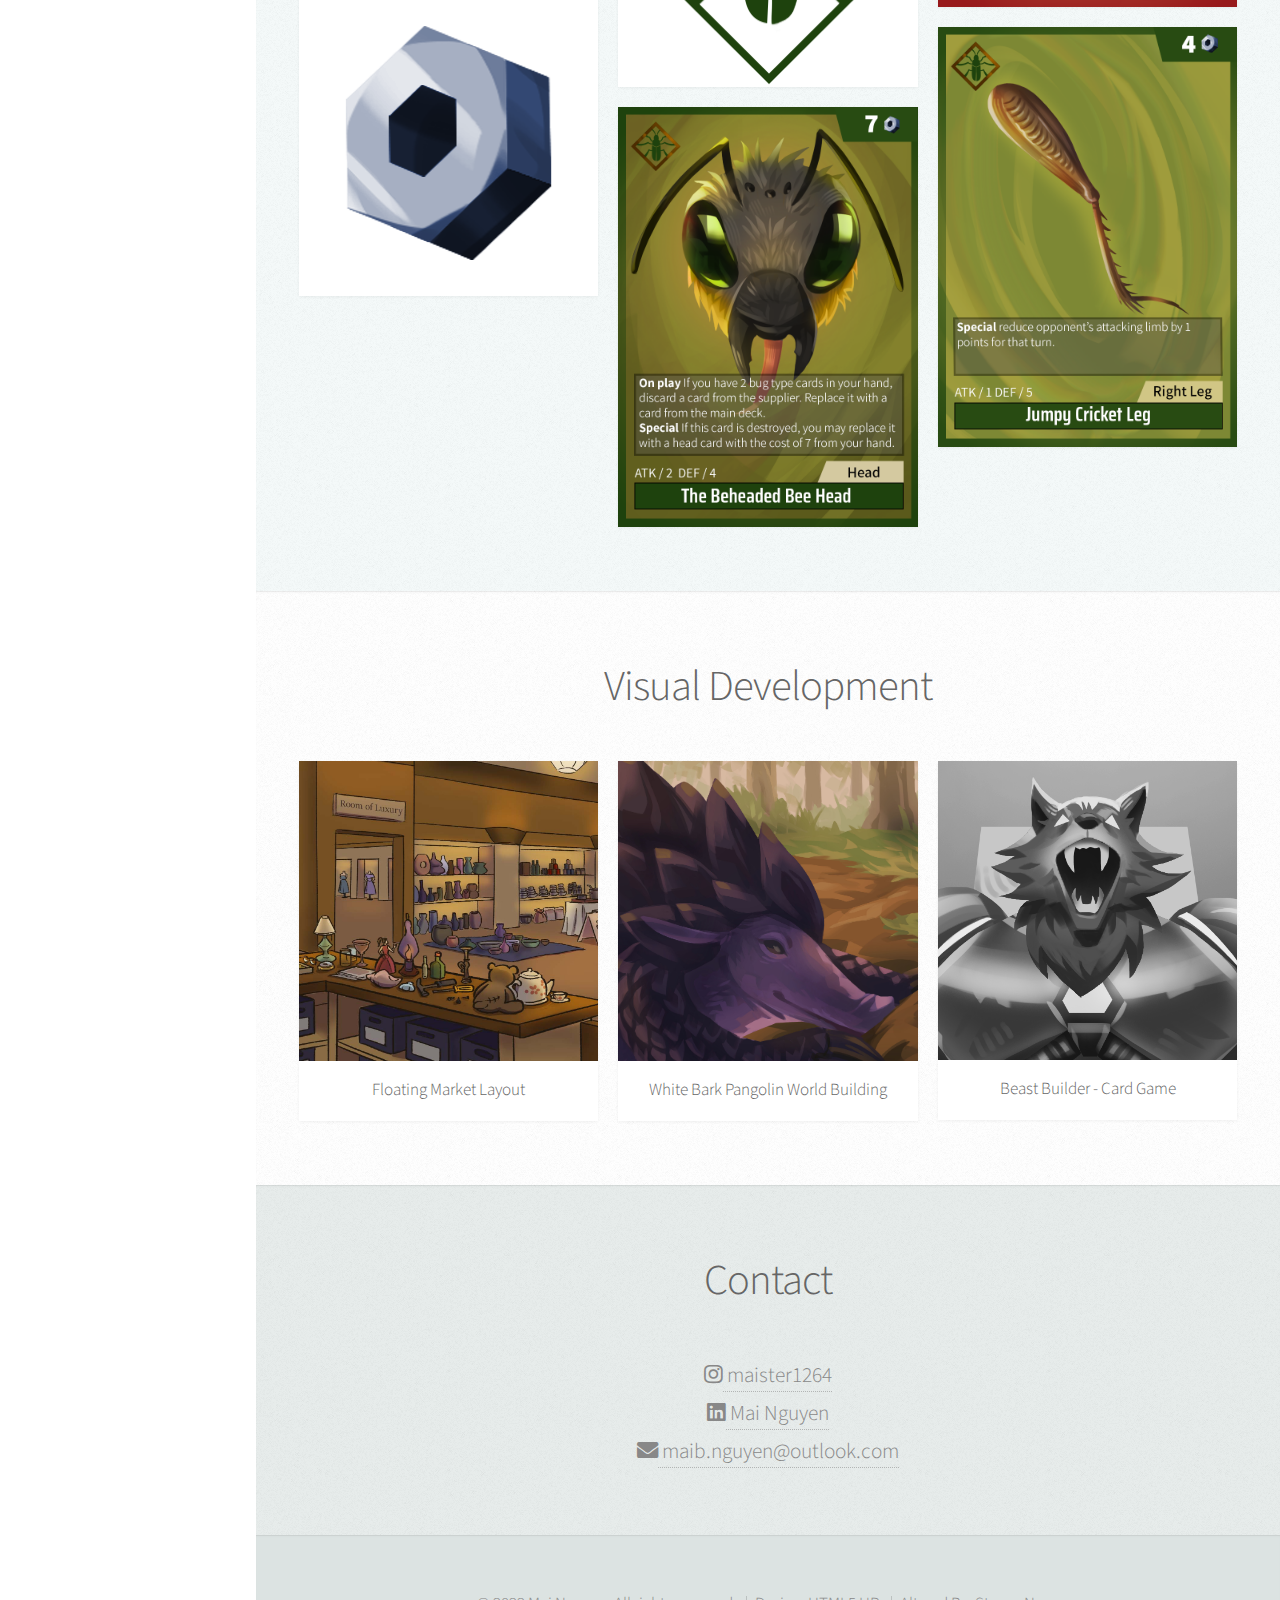
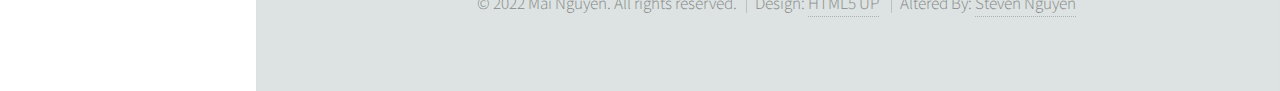
==== commit 77f72ef1: "Fix beast builder thumbnail" ====
--- a/cards.html
+++ b/cards.html
@@ -60,55 +60,55 @@
 							<div class="row">
 								<div class="col-4 col-12-mobile">
 									<article class="item">
-										<a href="#" class="image fit"><img id="myImg" src="images\VisDev\Cards\pic1.jpg" onclick="openModal();currentSlide(1)" alt="" /></a>
-									</article>
-									<article class="item">
-										<a href="#" class="image fit"><img src="images\VisDev\Cards\pic2.jpg" onclick="openModal();currentSlide(2)" alt="" /></a>
-									</article>
-									<article class="item">
-										<a href="#" class="image fit"><img src="images\VisDev\Cards\pic3.jpg" onclick="openModal();currentSlide(3)" alt="" /></a>
-									</article>
-									<article class="item">
-										<a href="#" class="image fit"><img src="images\VisDev\Cards\pic4.jpg" onclick="openModal();currentSlide(4)" alt="" /></a>
-									</article>
-									<article class="item">
-										<a href="#" class="image fit"><img src="images\VisDev\Cards\pic5.jpg" onclick="openModal();currentSlide(5)" alt="" /></a>
-									</article>
-									<article class="item">
-										<a href="#" class="image fit"><img src="images\VisDev\Cards\pic6.jpg" onclick="openModal();currentSlide(6)" alt="" /></a>
-									</article>
-								</div>
-
-								<div class="col-4 col-12-mobile">
-									<article class="item">
-										<a href="#" class="image fit"><img src="images\VisDev\Cards\pic11.jpg" onclick="openModal();currentSlide(11)" alt="" /></a>
-									</article>
-									<article class="item">
-										<a href="#" class="image fit"><img src="images\VisDev\Cards\pic7.jpg" onclick="openModal();currentSlide(7)" alt="" /></a>
-									</article>
-									<article class="item">
-										<a href="#" class="image fit"><img src="images\VisDev\Cards\pic8.jpg" onclick="openModal();currentSlide(8)" alt="" /></a>
-									</article>
-									<article class="item">
-										<a href="#" class="image fit"><img src="images\VisDev\Cards\pic9.jpg" onclick="openModal();currentSlide(9)" alt="" /></a>
-									</article>
-									<article class="item">
-										<a href="#" class="image fit"><img src="images\VisDev\Cards\pic10.jpg" onclick="openModal();currentSlide(10)" alt="" /></a>
-									</article>
-								</div>
-								<div class="col-4 col-12-mobile">
-
-									<article class="item">
-										<a href="#" class="image fit"><img src="images\VisDev\Cards\pic12.jpg" onclick="openModal();currentSlide(12)" alt="" /></a>
-									</article>
-									<article class="item">
-										<a href="#" class="image fit"><img src="images\VisDev\Cards\pic13.jpg" onclick="openModal();currentSlide(13)" alt="" /></a>
-									</article>
-									<article class="item">
-										<a href="#" class="image fit"><img src="images\VisDev\Cards\pic14.jpg" onclick="openModal();currentSlide(14)" alt="" /></a>
-									</article>
-									<article class="item">
-										<a href="#" class="image fit"><img src="images\VisDev\Cards\pic15.jpg" onclick="openModal();currentSlide(15)" alt="" /></a>
+										<a class="image fit"><img id="myImg" src="images\VisDev\Cards\pic1.jpg" onclick="openModal();currentSlide(1)" alt="" /></a>
+									</article>
+									<article class="item">
+										<a href="#!" class="image fit"><img src="images\VisDev\Cards\pic2.jpg" onclick="openModal();currentSlide(2)" alt="" /></a>
+									</article>
+									<article class="item">
+										<a href="#!" class="image fit"><img src="images\VisDev\Cards\pic3.jpg" onclick="openModal();currentSlide(3)" alt="" /></a>
+									</article>
+									<article class="item">
+										<a href="#!" class="image fit"><img src="images\VisDev\Cards\pic4.jpg" onclick="openModal();currentSlide(4)" alt="" /></a>
+									</article>
+									<article class="item">
+										<a href="#!" class="image fit"><img src="images\VisDev\Cards\pic5.jpg" onclick="openModal();currentSlide(5)" alt="" /></a>
+									</article>
+									<article class="item">
+										<a href="#!" class="image fit"><img src="images\VisDev\Cards\pic6.jpg" onclick="openModal();currentSlide(6)" alt="" /></a>
+									</article>
+								</div>
+
+								<div class="col-4 col-12-mobile">
+									<article class="item">
+										<a href="#!" class="image fit"><img src="images\VisDev\Cards\pic11.jpg" onclick="openModal();currentSlide(11)" alt="" /></a>
+									</article>
+									<article class="item">
+										<a href="#!" class="image fit"><img src="images\VisDev\Cards\pic7.jpg" onclick="openModal();currentSlide(7)" alt="" /></a>
+									</article>
+									<article class="item">
+										<a href="#!" class="image fit"><img src="images\VisDev\Cards\pic8.jpg" onclick="openModal();currentSlide(8)" alt="" /></a>
+									</article>
+									<article class="item">
+										<a href="#!" class="image fit"><img src="images\VisDev\Cards\pic9.jpg" onclick="openModal();currentSlide(9)" alt="" /></a>
+									</article>
+									<article class="item">
+										<a href="#!" class="image fit"><img src="images\VisDev\Cards\pic10.jpg" onclick="openModal();currentSlide(10)" alt="" /></a>
+									</article>
+								</div>
+								<div class="col-4 col-12-mobile">
+
+									<article class="item">
+										<a href="#!" class="image fit"><img src="images\VisDev\Cards\pic12.jpg" onclick="openModal();currentSlide(12)" alt="" /></a>
+									</article>
+									<article class="item">
+										<a href="#!" class="image fit"><img src="images\VisDev\Cards\pic13.jpg" onclick="openModal();currentSlide(13)" alt="" /></a>
+									</article>
+									<article class="item">
+										<a href="#!" class="image fit"><img src="images\VisDev\Cards\pic14.jpg" onclick="openModal();currentSlide(14)" alt="" /></a>
+									</article>
+									<article class="item">
+										<a href="#!" class="image fit"><img src="images\VisDev\Cards\pic15.jpg" onclick="openModal();currentSlide(15)" alt="" /></a>
 									</article>
 								</div>
 							</div>
@@ -213,16 +213,25 @@
 								<div class="col-4 col-12-mobile">
 									<article class="item">
 										<a href="layout.html" class="image fit"><img src="images\Floating market thumbnail.jpg" alt="" /></a>
+										<header>
+											<h3>Floating Market Layout</h3>
+										</header>
 									</article>
 								</div>
 								<div class="col-4 col-12-mobile">
 									<article class="item">
 										<a href="prax.html" class="image fit"><img src="images\White Bark Pangolin Thumbnail.jpg" alt="" /></a>
+										<header>
+											<h3>White Bark Pangolin World Building</h3>
+										</header>
 									</article>
 								</div>
 								<div class="col-4 col-12-mobile">
 									<article class="item">
 										<a href="cards.html" class="image fit"><img src="images\Beast Builder Thumbnail.png" alt="" /></a>
+										<header>
+											<h3>Beast Builder - Card Game</h3>
+										</header>
 									</article>
 								</div>
 							</div>
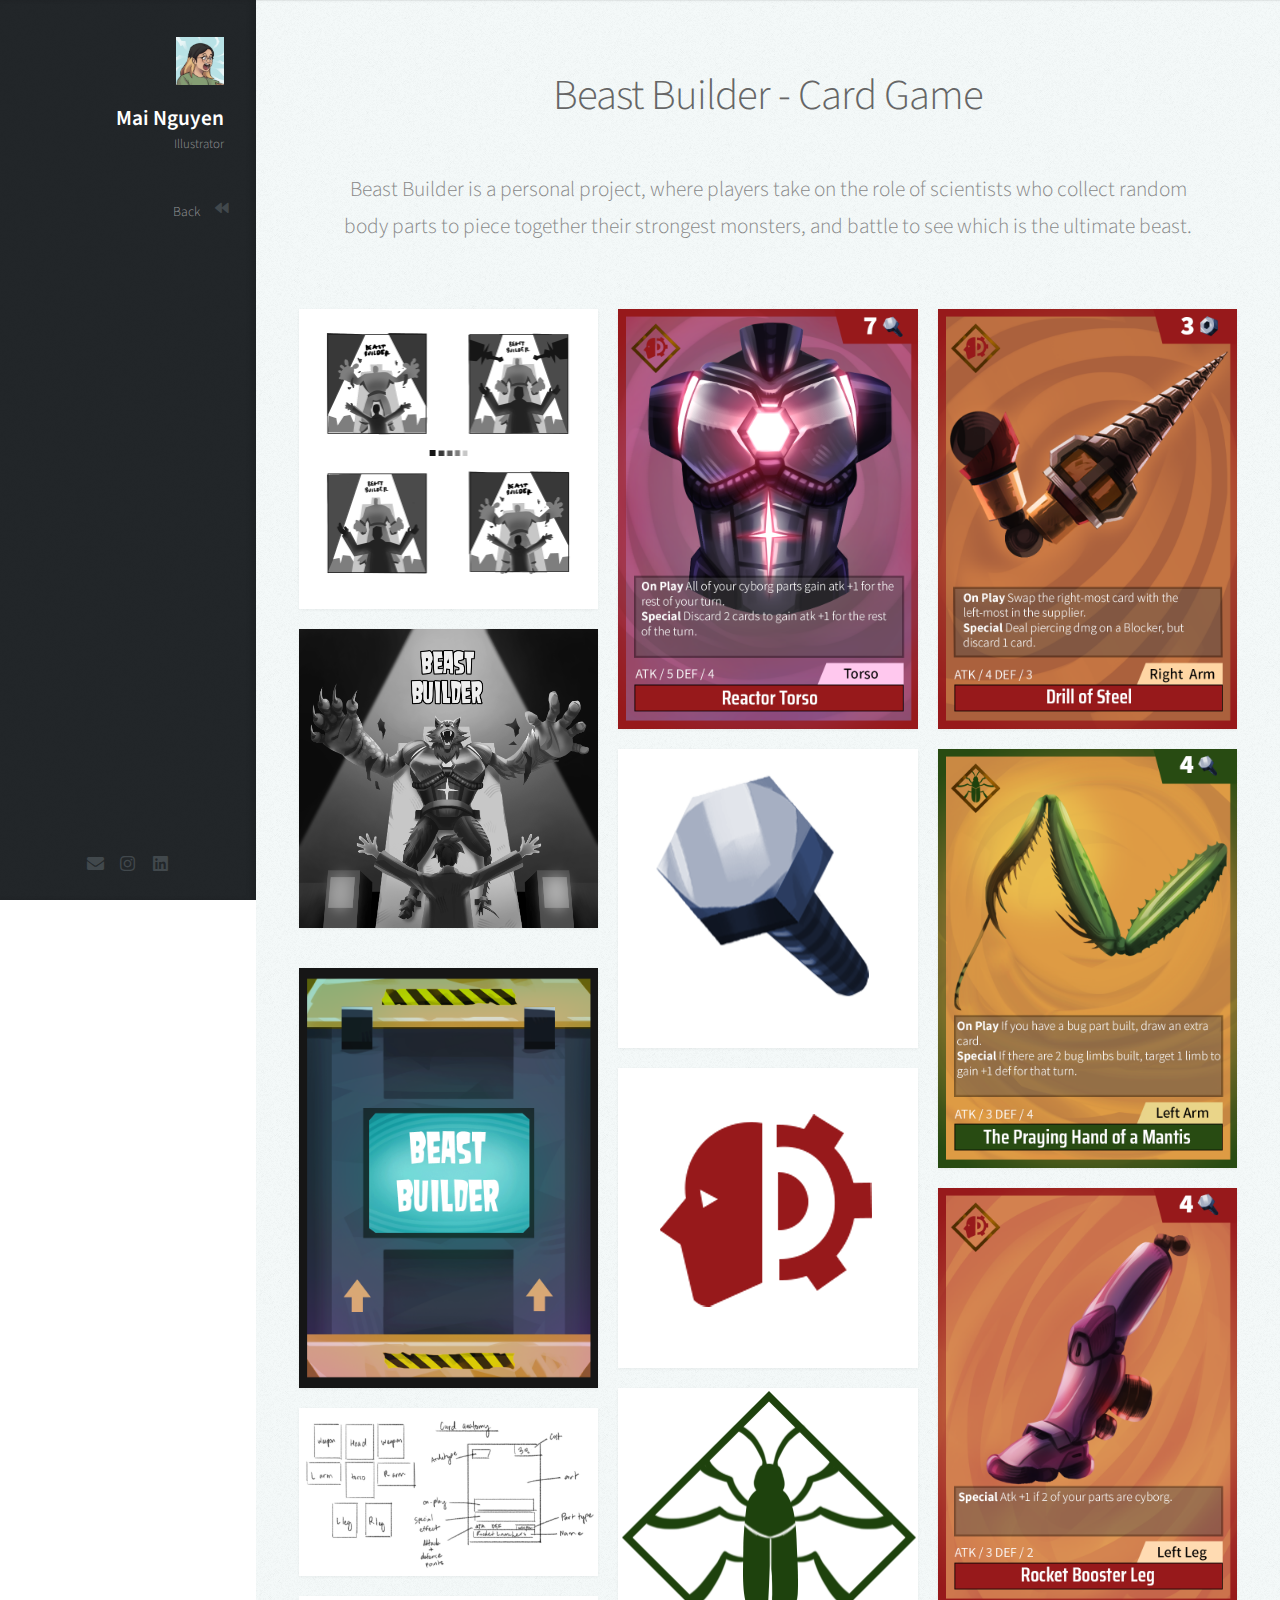
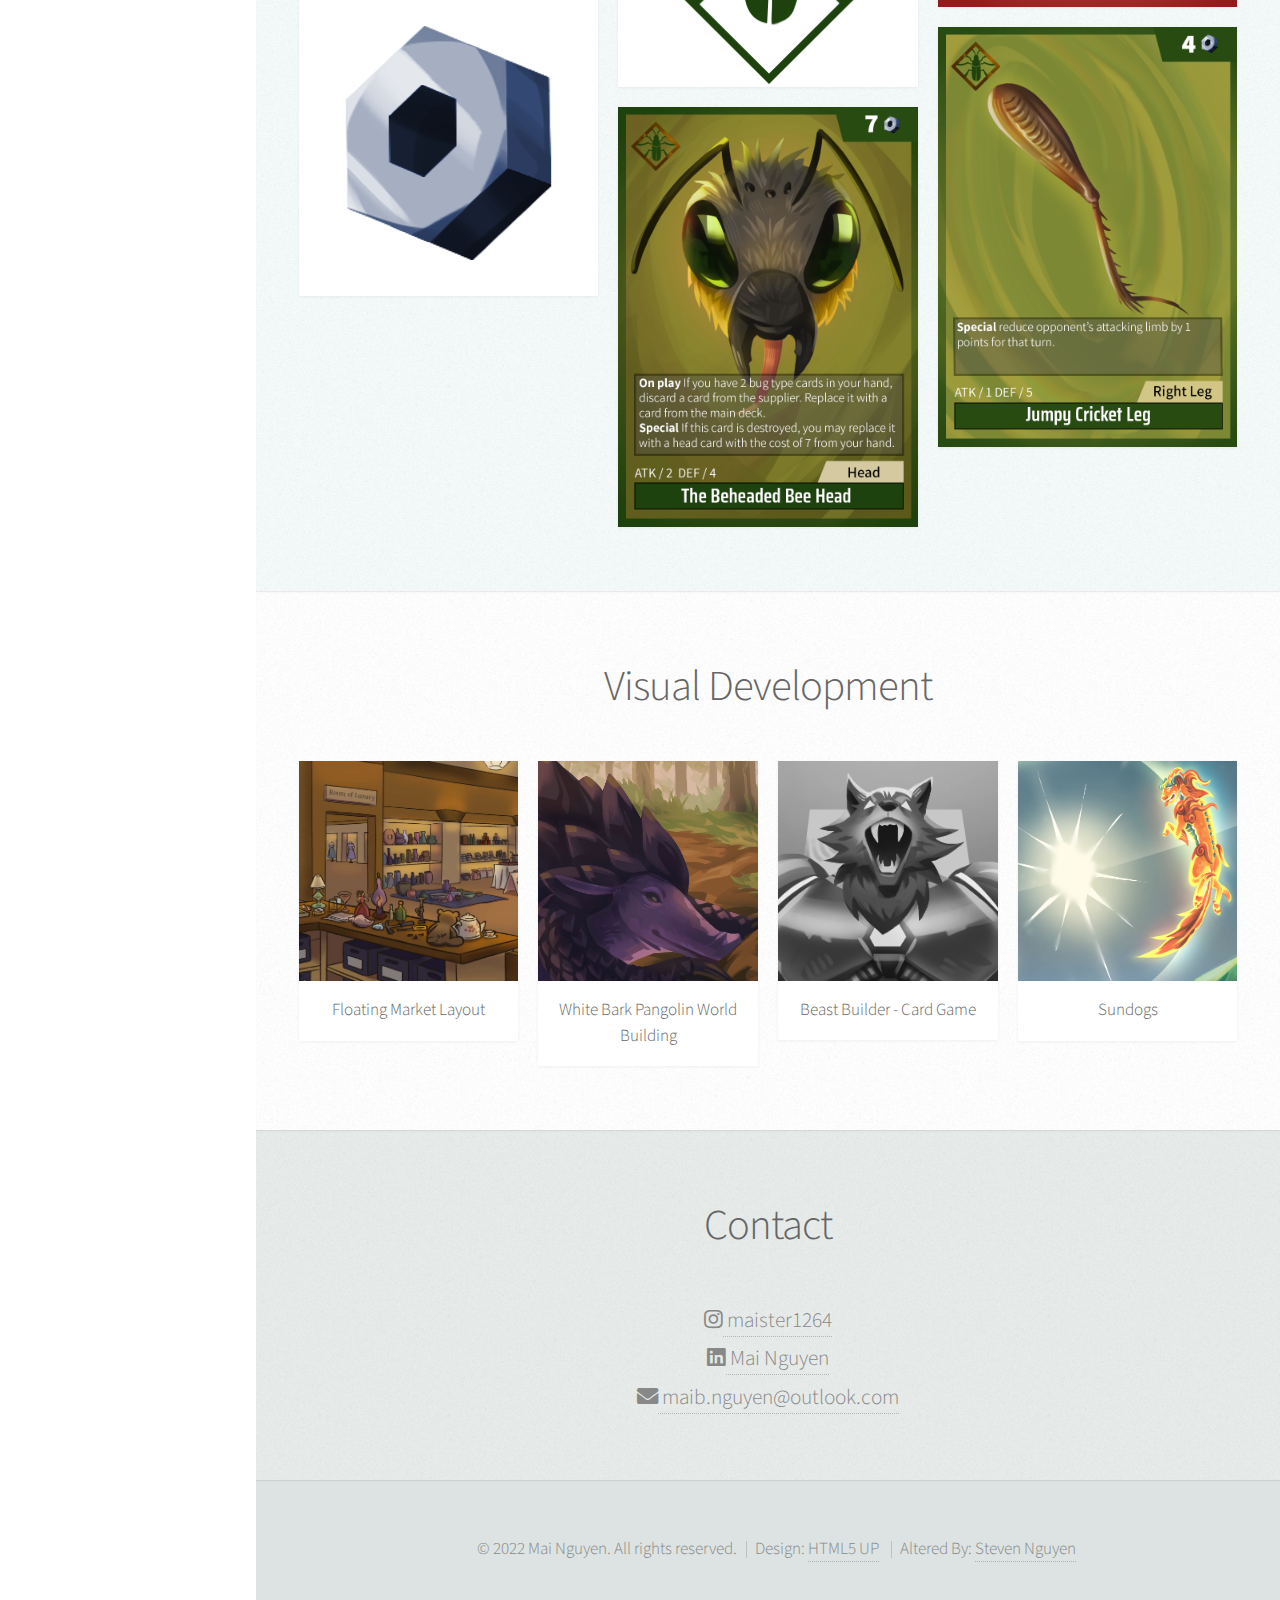
==== commit c320ec92: "Add new pics and new project" ====
--- a/cards.html
+++ b/cards.html
@@ -210,7 +210,7 @@
 							</header>
 
 							<div class="row">
-								<div class="col-4 col-12-mobile">
+								<div class="col-3 col-12-mobile">
 									<article class="item">
 										<a href="layout.html" class="image fit"><img src="images\Floating market thumbnail.jpg" alt="" /></a>
 										<header>
@@ -218,7 +218,7 @@
 										</header>
 									</article>
 								</div>
-								<div class="col-4 col-12-mobile">
+								<div class="col-3 col-12-mobile">
 									<article class="item">
 										<a href="prax.html" class="image fit"><img src="images\White Bark Pangolin Thumbnail.jpg" alt="" /></a>
 										<header>
@@ -226,11 +226,19 @@
 										</header>
 									</article>
 								</div>
-								<div class="col-4 col-12-mobile">
+								<div class="col-3 col-12-mobile">
 									<article class="item">
 										<a href="cards.html" class="image fit"><img src="images\Beast Builder Thumbnail.png" alt="" /></a>
 										<header>
 											<h3>Beast Builder - Card Game</h3>
+										</header>
+									</article>
+								</div>
+								<div class="col-3 col-12-mobile">
+									<article class="item">
+										<a href="sundog.html" class="image fit"><img src="images\Sundog thumbnail site.png" alt="" /></a>
+										<header>
+											<h3>Sundogs</h3>
 										</header>
 									</article>
 								</div>
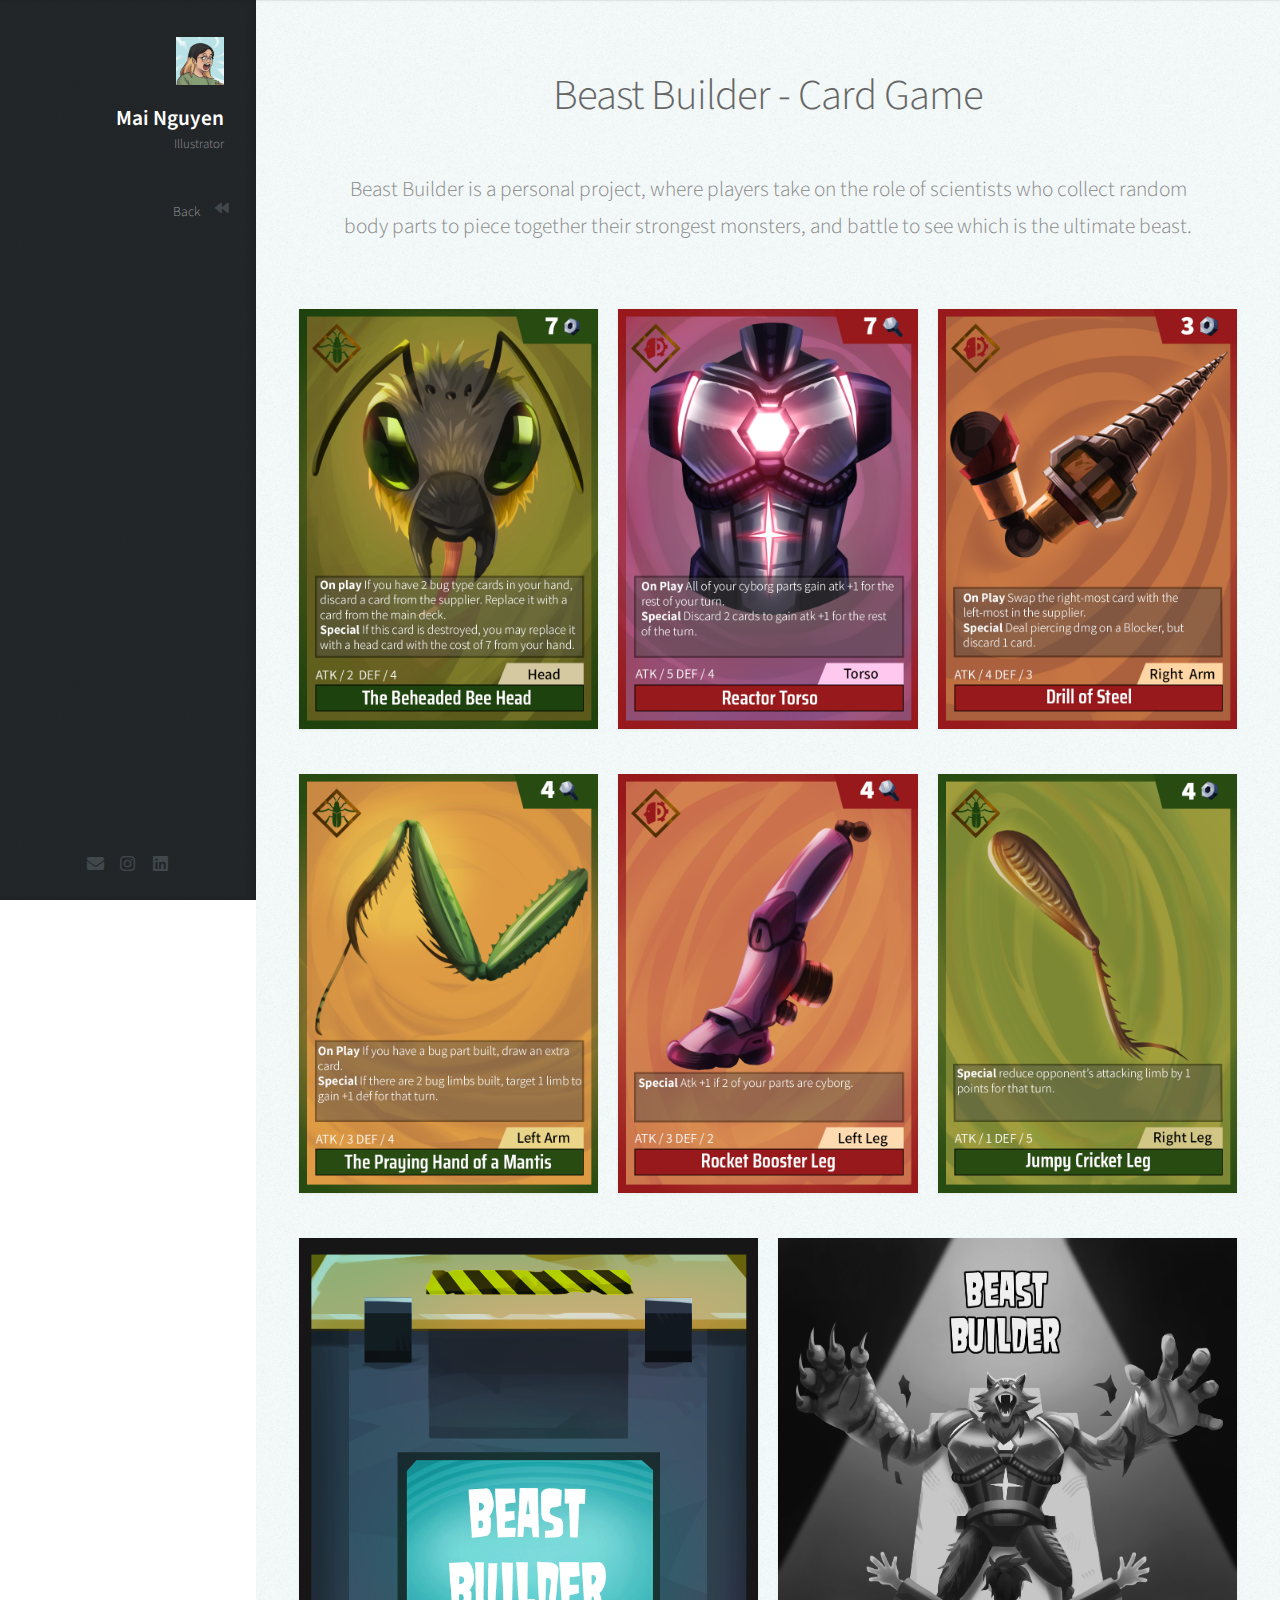
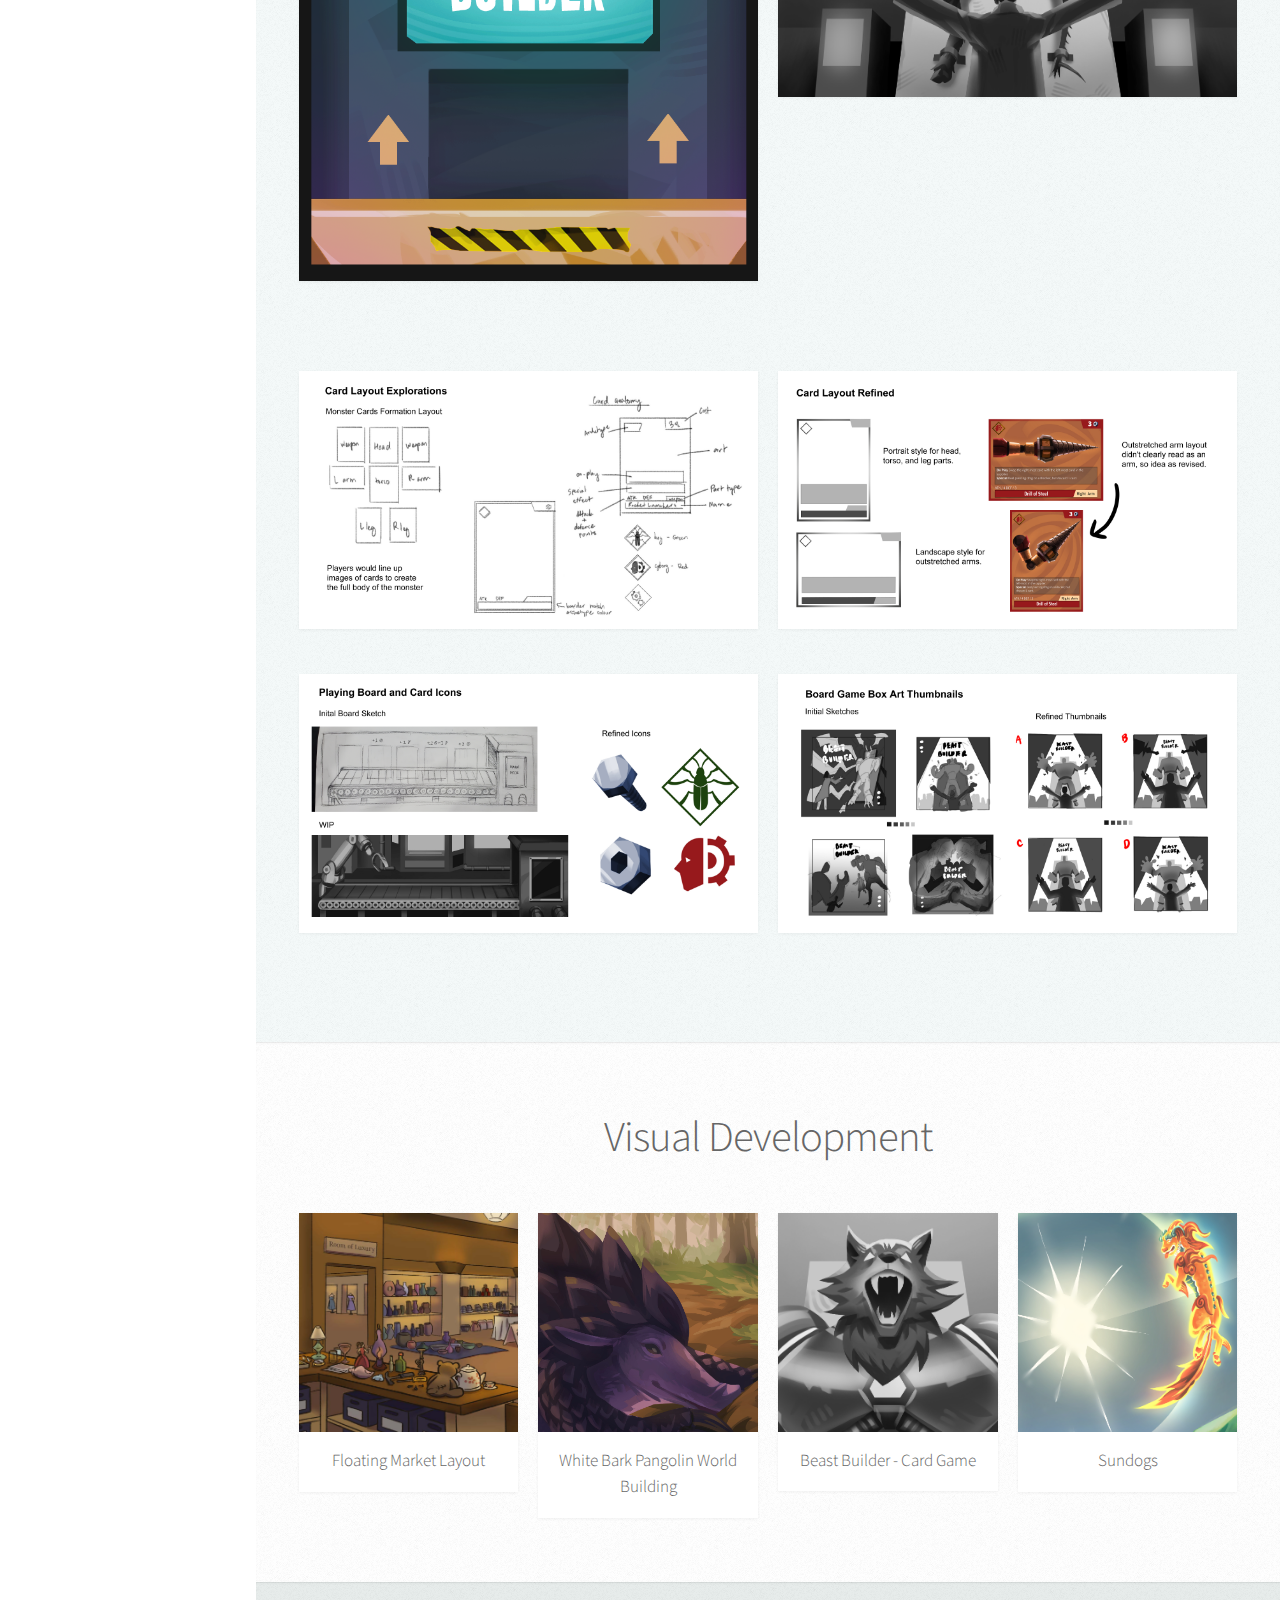
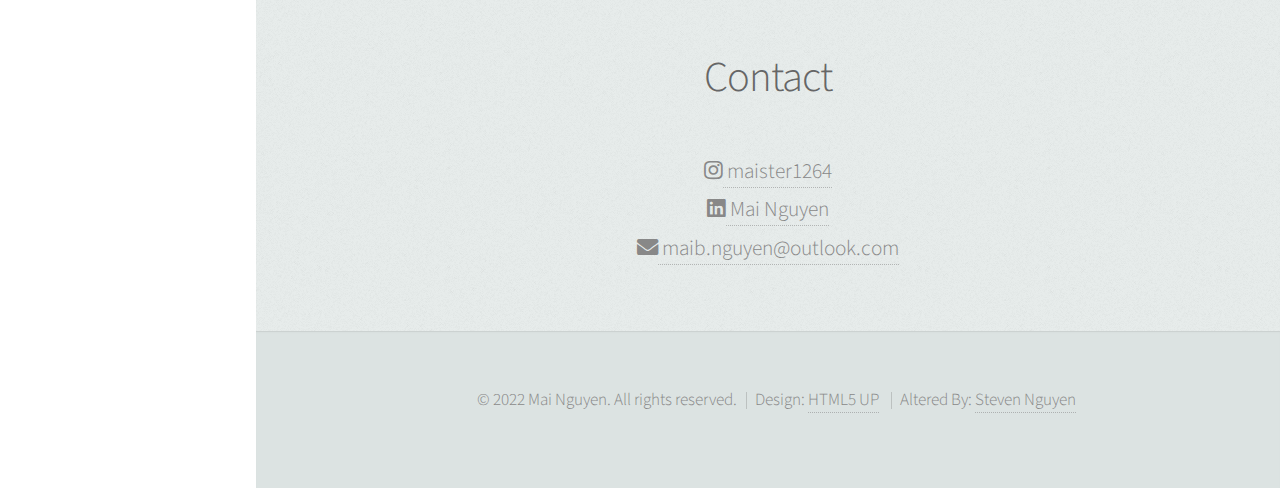
==== commit 0e103f87: "Update Cards page" ====
--- a/cards.html
+++ b/cards.html
@@ -57,58 +57,88 @@
 								</div>
 							</section>
 
-							<div class="row">
-								<div class="col-4 col-12-mobile">
-									<article class="item">
-										<a class="image fit"><img id="myImg" src="images\VisDev\Cards\pic1.jpg" onclick="openModal();currentSlide(1)" alt="" /></a>
-									</article>
-									<article class="item">
-										<a href="#!" class="image fit"><img src="images\VisDev\Cards\pic2.jpg" onclick="openModal();currentSlide(2)" alt="" /></a>
-									</article>
-									<article class="item">
-										<a href="#!" class="image fit"><img src="images\VisDev\Cards\pic3.jpg" onclick="openModal();currentSlide(3)" alt="" /></a>
-									</article>
-									<article class="item">
-										<a href="#!" class="image fit"><img src="images\VisDev\Cards\pic4.jpg" onclick="openModal();currentSlide(4)" alt="" /></a>
-									</article>
-									<article class="item">
-										<a href="#!" class="image fit"><img src="images\VisDev\Cards\pic5.jpg" onclick="openModal();currentSlide(5)" alt="" /></a>
-									</article>
-									<article class="item">
-										<a href="#!" class="image fit"><img src="images\VisDev\Cards\pic6.jpg" onclick="openModal();currentSlide(6)" alt="" /></a>
-									</article>
-								</div>
-
-								<div class="col-4 col-12-mobile">
-									<article class="item">
-										<a href="#!" class="image fit"><img src="images\VisDev\Cards\pic11.jpg" onclick="openModal();currentSlide(11)" alt="" /></a>
-									</article>
-									<article class="item">
-										<a href="#!" class="image fit"><img src="images\VisDev\Cards\pic7.jpg" onclick="openModal();currentSlide(7)" alt="" /></a>
-									</article>
-									<article class="item">
-										<a href="#!" class="image fit"><img src="images\VisDev\Cards\pic8.jpg" onclick="openModal();currentSlide(8)" alt="" /></a>
-									</article>
-									<article class="item">
-										<a href="#!" class="image fit"><img src="images\VisDev\Cards\pic9.jpg" onclick="openModal();currentSlide(9)" alt="" /></a>
-									</article>
-									<article class="item">
-										<a href="#!" class="image fit"><img src="images\VisDev\Cards\pic10.jpg" onclick="openModal();currentSlide(10)" alt="" /></a>
-									</article>
-								</div>
-								<div class="col-4 col-12-mobile">
-
-									<article class="item">
-										<a href="#!" class="image fit"><img src="images\VisDev\Cards\pic12.jpg" onclick="openModal();currentSlide(12)" alt="" /></a>
-									</article>
-									<article class="item">
-										<a href="#!" class="image fit"><img src="images\VisDev\Cards\pic13.jpg" onclick="openModal();currentSlide(13)" alt="" /></a>
-									</article>
-									<article class="item">
-										<a href="#!" class="image fit"><img src="images\VisDev\Cards\pic14.jpg" onclick="openModal();currentSlide(14)" alt="" /></a>
-									</article>
-									<article class="item">
-										<a href="#!" class="image fit"><img src="images\VisDev\Cards\pic15.jpg" onclick="openModal();currentSlide(15)" alt="" /></a>
+
+							<div class="row" style="margin-bottom: 45px;">
+								<div class="col-4 col-12-mobile">
+									<article class="item">
+										<a href="#!" class="image fit"><img id="myImg" src="images\VisDev\Cards\pic10.jpg" onclick="openModal();currentSlide(1)" alt="" /></a>
+									</article>
+								</div>
+
+								<div class="col-4 col-12-mobile">
+									<article class="item">
+										<a href="#!" class="image fit"><img id="myImg" src="images\VisDev\Cards\pic11.jpg" onclick="openModal();currentSlide(2)" alt="" /></a>
+									</article>
+								</div>
+
+								<div class="col-4 col-12-mobile">
+									<article class="item">
+										<a href="#!" class="image fit"><img id="myImg" src="images\VisDev\Cards\pic12.jpg" onclick="openModal();currentSlide(3)" alt="" /></a>
+									</article>
+								</div>
+							</div>
+
+							<div class="row" style="margin-bottom: 45px;">
+								<div class="col-4 col-12-mobile">
+									<article class="item">
+										<a href="#!" class="image fit"><img id="myImg" src="images\VisDev\Cards\pic13.jpg" onclick="openModal();currentSlide(4)" alt="" /></a>
+									</article>
+								</div>
+								<div class="col-4 col-12-mobile">
+									<article class="item">
+										<a href="#!" class="image fit"><img id="myImg" src="images\VisDev\Cards\pic14.jpg" onclick="openModal();currentSlide(5)" alt="" /></a>
+									</article>
+								</div>
+								<div class="col-4 col-12-mobile">
+									<article class="item">
+										<a href="#!" class="image fit"><img id="myImg" src="images\VisDev\Cards\pic15.jpg" onclick="openModal();currentSlide(6)" alt="" /></a>
+									</article>
+								</div>
+							</div>
+
+							<div class="row" style="margin-bottom: 45px;">
+								<div class="col-6 col-12-mobile">
+									<article class="item">
+										<a href="#!" class="image fit"><img id="myImg" src="images\VisDev\Cards\pic4.jpg" onclick="openModal();currentSlide(7)" alt="" /></a>
+									</article>
+								</div>
+								<div class="col-6 col-12-mobile">
+									<article class="item">
+										<a href="#!" class="image fit"><img id="myImg" src="images\VisDev\Cards\pic2.jpg" onclick="openModal();currentSlide(8)" alt="" /></a>
+									</article>
+								</div>
+							</div>
+
+							<div class="row" style="margin-bottom: 45px;">
+								<div class="col-12 col-12-mobile">
+									<article class="item">
+										<a href="#!" class="image fit"><img id="myImg" src="images\VisDev\Cards\pic3.jpg" onclick="openModal();currentSlide(9)" alt="" /></a>
+									</article>
+								</div>
+							</div>
+
+							<div class="row" style="margin-bottom: 45px;">
+								<div class="col-6 col-12-mobile">
+									<article class="item">
+										<a href="#!" class="image fit"><img id="myImg" src="images\VisDev\Cards\BB wip 1.jpg" onclick="openModal();currentSlide(10)" alt="" /></a>
+									</article>
+								</div>
+								<div class="col-6 col-12-mobile">
+									<article class="item">
+										<a href="#!" class="image fit"><img id="myImg" src="images\VisDev\Cards\BB wip 2.jpg" onclick="openModal();currentSlide(11)" alt="" /></a>
+									</article>
+								</div>
+							</div>
+
+							<div class="row" style="margin-bottom: 45px;">
+								<div class="col-6 col-12-mobile">
+									<article class="item">
+										<a href="#!" class="image fit"><img id="myImg" src="images\VisDev\Cards\BB wip 3.jpg" onclick="openModal();currentSlide(12)" alt="" /></a>
+									</article>
+								</div>
+								<div class="col-6 col-12-mobile">
+									<article class="item">
+										<a href="#!" class="image fit"><img id="myImg" src="images\VisDev\Cards\BB wip 4.jpg" onclick="openModal();currentSlide(13)" alt="" /></a>
 									</article>
 								</div>
 							</div>
@@ -121,80 +151,69 @@
 						<div class="modal-content">
 					  
 						  <div class="mySlides">
-							<div class="numbertext">1 / 15</div>
-							<img src="images\VisDev\Cards\pic1.jpg" style="width:100%">
-						  </div>
-
-						  <div class="mySlides">
-							<div class="numbertext">2 / 15</div>
+							<div class="numbertext">1 / 13</div>
+							<img src="images\VisDev\Cards\pic10.jpg" style="width:100%">
+						  </div>
+
+						  <div class="mySlides">
+							<div class="numbertext">2 / 13</div>
+							<img src="images\VisDev\Cards\pic11.jpg" style="width:100%">
+						  </div>
+					  
+						  <div class="mySlides">
+							<div class="numbertext">3 / 13</div>
+							<img src="images\VisDev\Cards\pic12.jpg" style="width:100%">
+						  </div>
+					  
+						  <div class="mySlides">
+							<div class="numbertext">4 / 13</div>
+							<img src="images\VisDev\Cards\pic13.jpg" style="width:100%">
+						  </div>
+						  					
+						  <div class="mySlides">
+							<div class="numbertext">5 / 13</div>
+							<img src="images\VisDev\Cards\pic14.jpg" style="width:100%">
+						  </div>
+
+						  <div class="mySlides">
+							<div class="numbertext">6 / 13</div>
+							<img src="images\VisDev\Cards\pic15.jpg" style="width:100%">
+						  </div>
+					  
+						  <div class="mySlides">
+							<div class="numbertext">7 / 13</div>
+							<img src="images\VisDev\Cards\pic4.jpg" style="width:100%">
+						  </div>
+					  
+						  <div class="mySlides">
+							<div class="numbertext">8 / 13</div>
 							<img src="images\VisDev\Cards\pic2.jpg" style="width:100%">
 						  </div>
-					  
-						  <div class="mySlides">
-							<div class="numbertext">3 / 15</div>
+
+						  <div class="mySlides">
+							<div class="numbertext">9 / 13</div>
 							<img src="images\VisDev\Cards\pic3.jpg" style="width:100%">
 						  </div>
-					  
-						  <div class="mySlides">
-							<div class="numbertext">4 / 15</div>
-							<img src="images\VisDev\Cards\pic4.jpg" style="width:100%">
+
+						  <div class="mySlides">
+							<div class="numbertext">10 / 13</div>
+							<img src="images\VisDev\Cards\BB wip 1.jpg" style="width:100%">
+						  </div>
+					  
+						  <div class="mySlides">
+							<div class="numbertext">11 / 13</div>
+							<img src="images\VisDev\Cards\BB wip 2.jpg" style="width:100%">
+						  </div>
+					  
+						  <div class="mySlides">
+							<div class="numbertext">12 / 13</div>
+							<img src="images\VisDev\Cards\BB wip 3.jpg" style="width:100%">
 						  </div>
 						  					
 						  <div class="mySlides">
-							<div class="numbertext">5 / 15</div>
-							<img src="images\VisDev\Cards\pic5.jpg" style="width:100%">
-						  </div>
-
-						  <div class="mySlides">
-							<div class="numbertext">6 / 15</div>
-							<img src="images\VisDev\Cards\pic6.jpg" style="width:100%">
-						  </div>
-					  
-						  <div class="mySlides">
-							<div class="numbertext">7 / 15</div>
-							<img src="images\VisDev\Cards\pic7.jpg" style="width:100%">
-						  </div>
-					  
-						  <div class="mySlides">
-							<div class="numbertext">8 / 15</div>
-							<img src="images\VisDev\Cards\pic8.jpg" style="width:100%">
-						  </div>
-
-						  <div class="mySlides">
-							<div class="numbertext">9 / 15</div>
-							<img src="images\VisDev\Cards\pic9.jpg" style="width:100%">
-						  </div>
-
-						  <div class="mySlides">
-							<div class="numbertext">10 / 15</div>
-							<img src="images\VisDev\Cards\pic10.jpg" style="width:100%">
-						  </div>
-					  
-						  <div class="mySlides">
-							<div class="numbertext">11 / 15</div>
-							<img src="images\VisDev\Cards\pic11.jpg" style="width:100%">
-						  </div>
-					  
-						  <div class="mySlides">
-							<div class="numbertext">12 / 15</div>
-							<img src="images\VisDev\Cards\pic12.jpg" style="width:100%">
-						  </div>
-						  					
-						  <div class="mySlides">
-							<div class="numbertext">13 / 15</div>
-							<img src="images\VisDev\Cards\pic13.jpg" style="width:100%">
-						  </div>
-
-						  <div class="mySlides">
-							<div class="numbertext">14 / 15</div>
-							<img src="images\VisDev\Cards\pic14.jpg" style="width:100%">
-						  </div>
-					  
-						  <div class="mySlides">
-							<div class="numbertext">15 / 15</div>
-							<img src="images\VisDev\Cards\pic15.jpg" style="width:100%">
-						  </div>
-					  
+							<div class="numbertext">13 / 13</div>
+							<img src="images\VisDev\Cards\BB wip 4.jpg" style="width:100%">
+						  </div>		  
 
 						  <a class="prev" onclick="plusSlides(-1)">&#10094;</a>
 						  <a class="next" onclick="plusSlides(1)">&#10095;</a>
--- a/assets/css/main.css
+++ b/assets/css/main.css
@@ -266,6 +266,9 @@
 		box-sizing: border-box;
 		align-items: stretch;
 	}
+		.row > .col-5ths {
+			width: 20%;
+		}
 
 		.row > * {
 			box-sizing: border-box;
@@ -581,7 +584,7 @@
 				.row > .col-5-wide {
 					width: 41.66667%;
 				}
-
+				
 				.row > .off-5-wide {
 					margin-left: 41.66667%;
 				}
